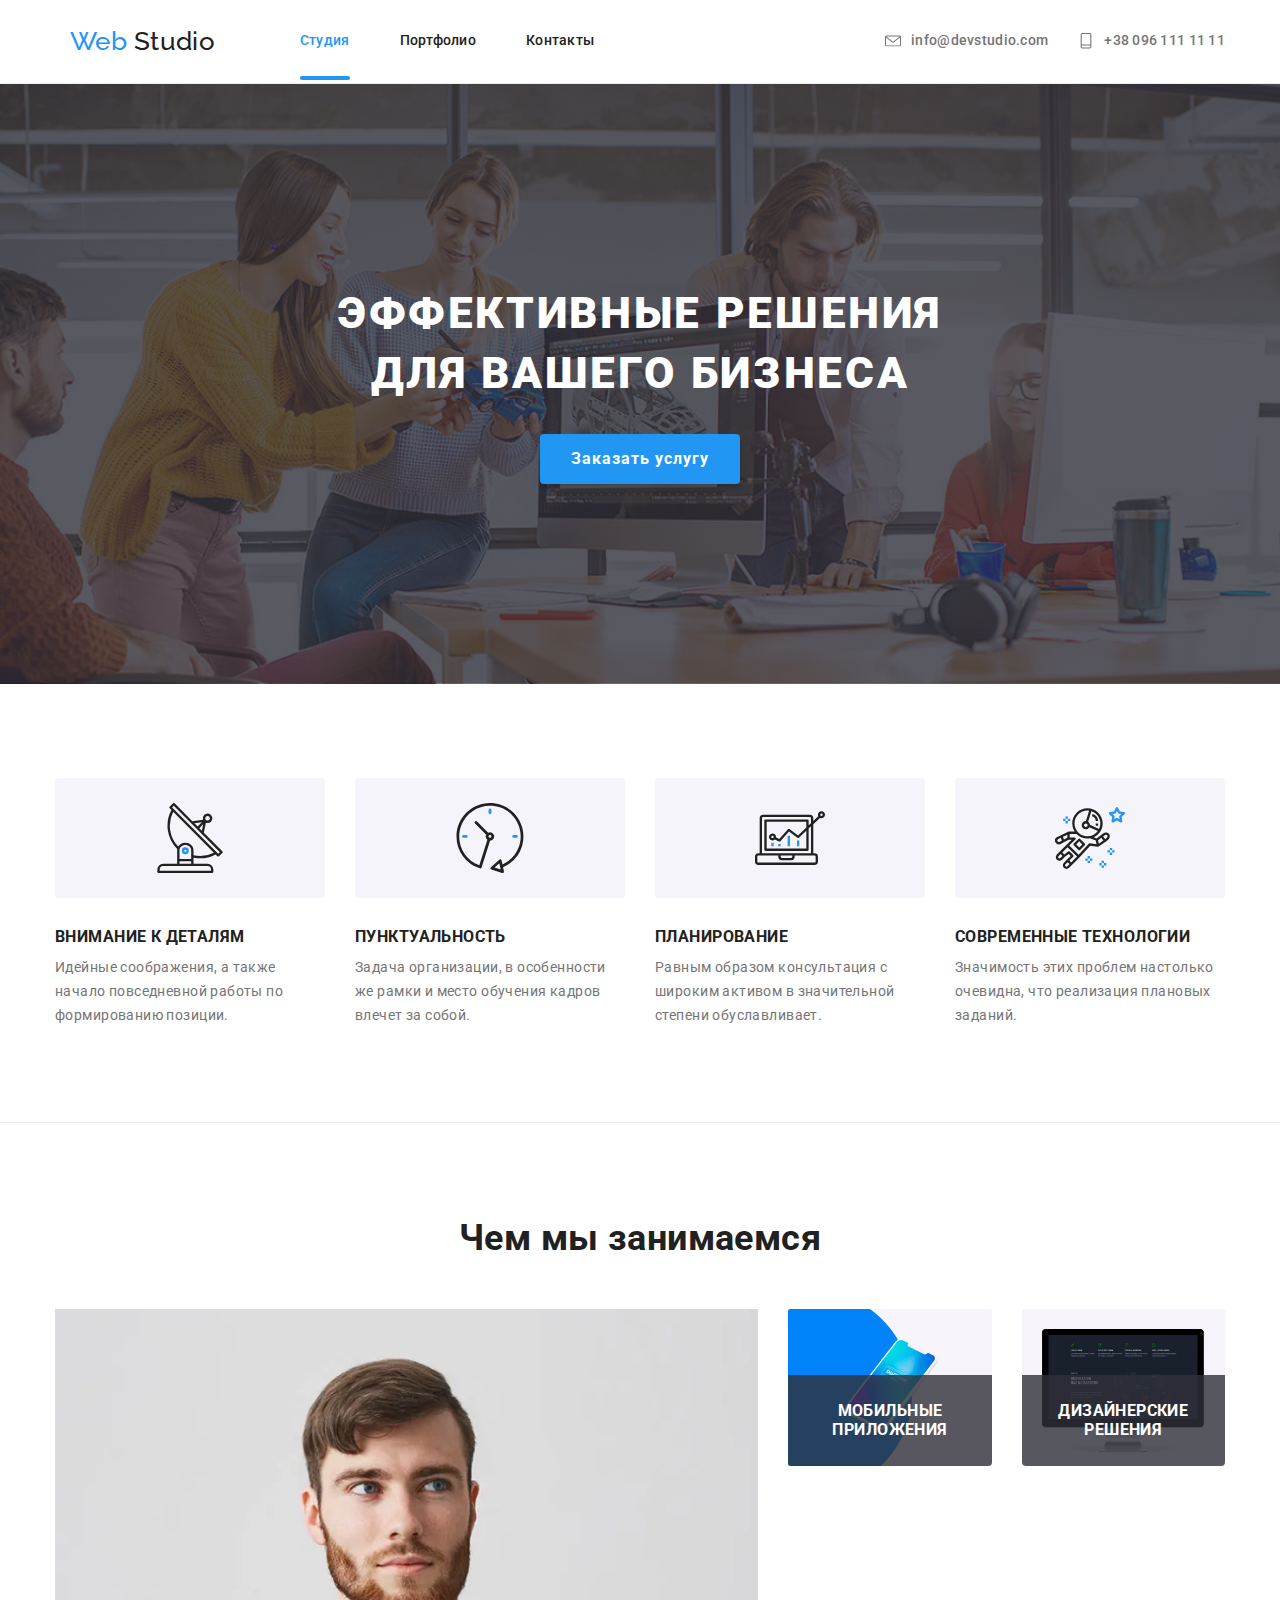
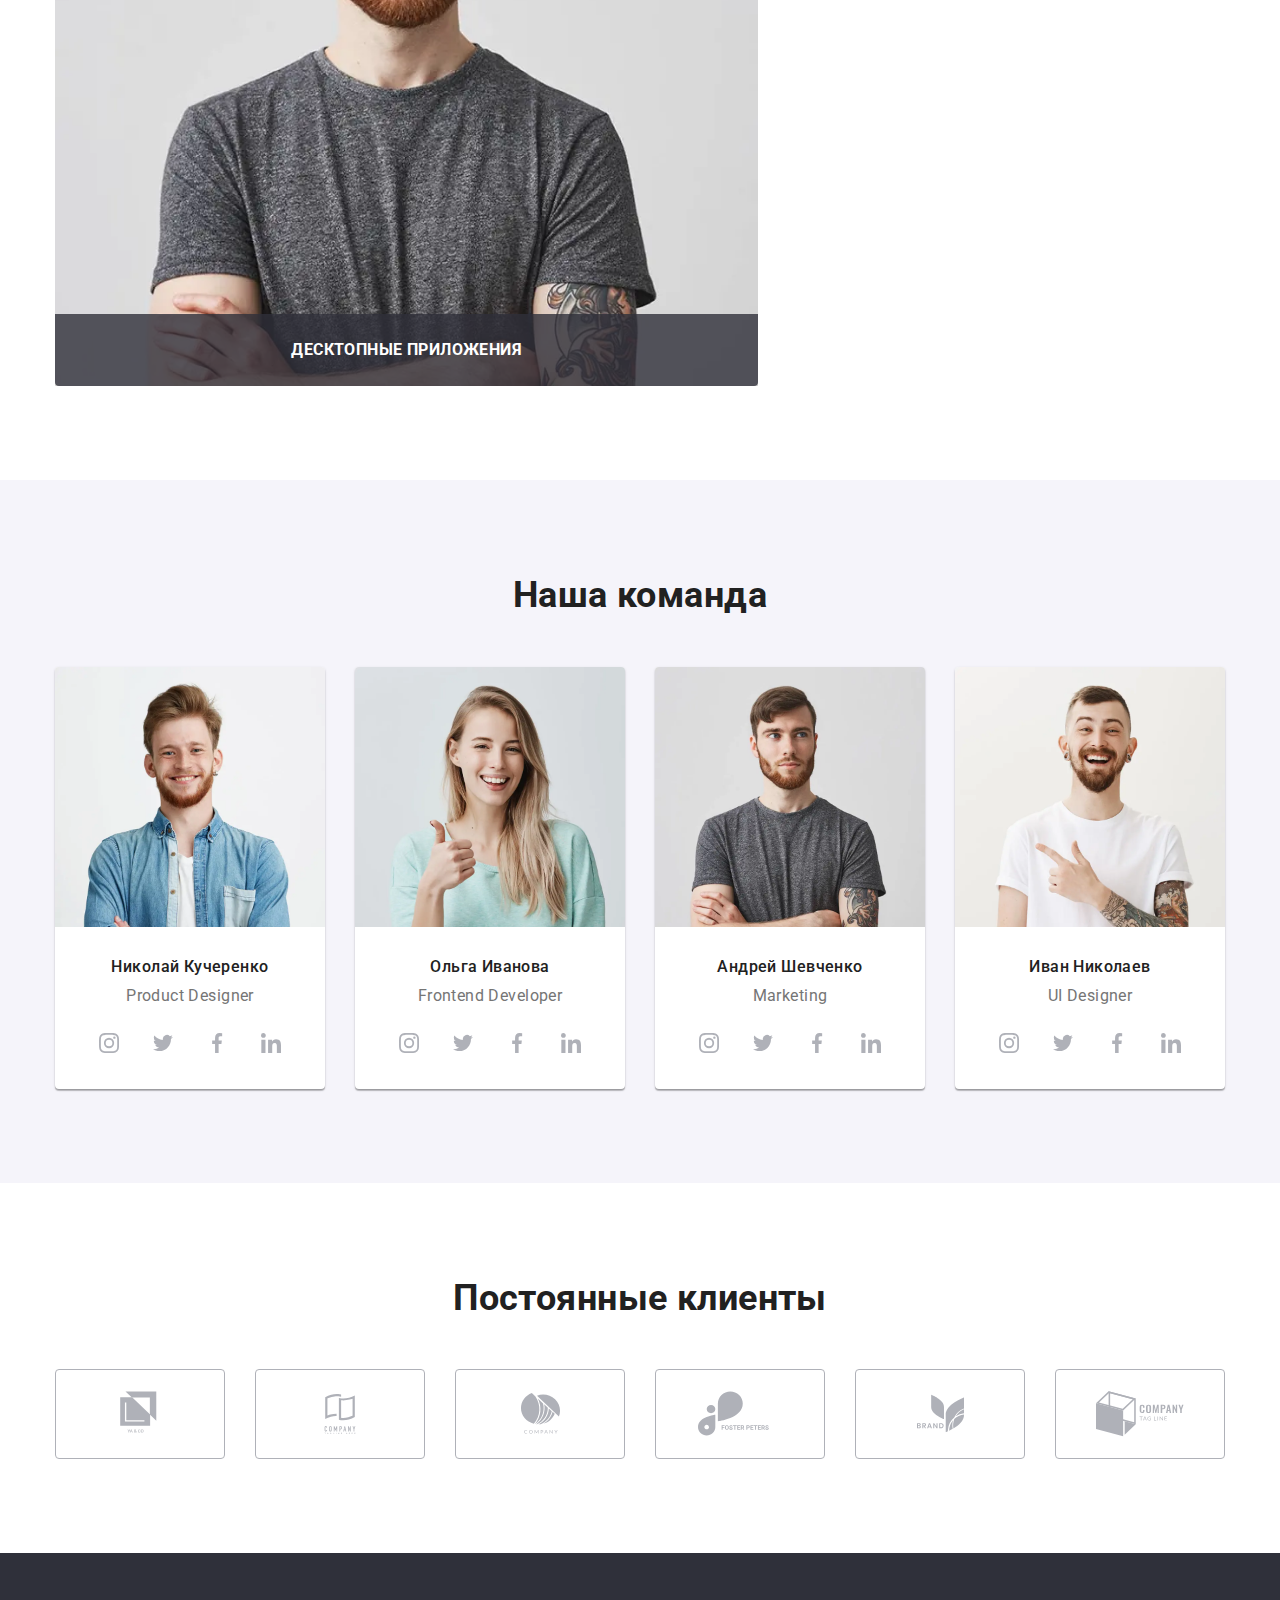
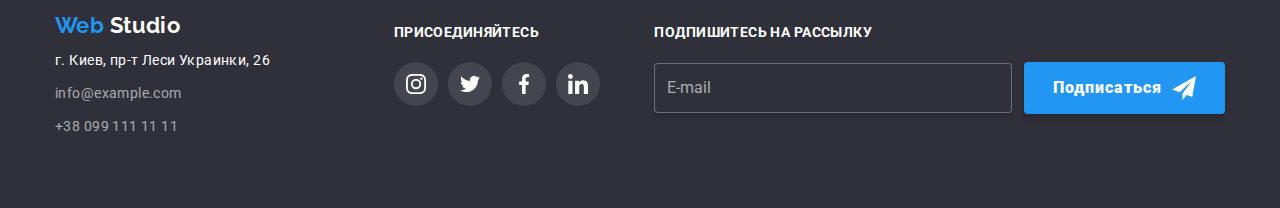
==== index.html @ bf05a3d0 "fix" ====
<!DOCTYPE html>
<html lang="ru">
  <head>
    <meta charset="UTF-8" />
    <meta name="viewport" content="width=device-width, initial-scale=1.0" />
    <title>Web Studio</title>
    <link
      href="https://fonts.googleapis.com/css2?family=Raleway:wght@700&family=Roboto:wght@400;500;700;900&display=swap"
      rel="stylesheet"
    />
    <link rel="stylesheet" href="./css/main.min.css" />
  </head>
  <body>
    <!-- Шапка сайта -->
    <header>
      <nav class="container main-nav">
        <a class="title-nav" href="./index.html"> <span>Web</span> Studio </a>
        <button
            type="button"
            class="menu-button"
            aria-expanded="false"
            aria-controls="menu-container"
            data-menu-button
          >
            <svg
              width="40"
              height="40"
              aria-label="Переключатель мобильного меню"
            >
              <use class="icon-cross" href="./images/sprite.svg#close40px"></use>
              <use class="icon-menu" href="./images/sprite.svg#menu40px"></use>
            </svg>
          </button>
          <div class="menu-container" id="menu-container" data-menu>
            <ul class="site-nav list">
              <li class="item">
                <a class="current" href="./index.html">Студия</a>
              </li>
              <li class="item"><a href="./portfolio.html">Портфолио</a></li>
              <li class="item"><a href="">Контакты</a></li>
            </ul>
    
            <ul class="adres-nav list">
              <li class="item">
                <a class="img-adres-nav" href="mailto:info@devstudio.com">
                  <svg class="icon-adres-nav" width="16" height="16" >
                    <use xlink:href="./images/sprite.svg#envelope" />
                  </svg>
                  info@devstudio.com
                </a>
              </li>
              <li class="item">
                <a class="img-adres-nav" href="tel:+380961111111">
                  <svg class="icon-adres-nav" width="16" height="16" >
                    <use xlink:href="./images/sprite.svg#phone" />
                  </svg>
                  +38 096 111 11 11
                </a>
              </li>
            </ul>
          </div>
      </nav>
    </header>
    <main>
      <!-- Герой -->
      <section class="hero">
        <h1>
          эффективные решения <br />
          для вашего бизнеса
        </h1>
        <button class="btn" data-open-modal>Заказать услугу</button>
       <!-- Модалка -->
        <div class="backdrop is-hidden" data-modal>
          <div class="modal">
            <b>Оставьте свои данные, мы вам перезвоним</b>
            <form class="form js-speaker-form">
              <div class="form-field">
                <div class="img-modal">
                  <svg class="icon-modal" width="18" height="18" >
                    <use xlink:href="./images/sprite.svg#person-black" />
                  </svg>
                </div>
                <input
                type="text"
                name="name"
                id="name"
                placeholder=" "
                autofocus
              />
              <label for="name" class="form-label">Имя</label>
              </div>
              <div class="form-field">
                <div class="img-modal">
                  <svg class="icon-modal" width="18" height="18" >
                    <use xlink:href="./images/sprite.svg#phone-black" />
                  </svg>
                </div>
                <input
                type="tel"
                name="tel"
                id="tel"
                placeholder=" "
              />
              <label for="tel" class="form-label">Телефон</label>
              </div>
              <div class="form-field">
                <div class="img-modal">
                  <svg class="icon-modal" width="18" height="18" >
                    <use xlink:href="./images/sprite.svg#email-black" />
                  </svg>
                </div>
                <input 
                type="email" 
                name="mail" 
                id="mail" 
                placeholder=" " 
                />
                <label for="mail" class="form-label">Почта</label>
              </div>
              <div class="form-field">
                <textarea
                  class="comment"
                  name="comment"
                  id="comment"
                  rows="8"
                  placeholder=" "
              ></textarea>
              <label for="comment" class="form-label-textarea">Комментарий</label>
              </div>
               <label class="policy">
                  <input class="checkbox" type="checkbox" name="policy" />
                  <span class="img-check"></span>
                  <span>Соглашаюсь с рассылкой и принимаю</span>  
                  <a href="">Условия договора</a>
                </label>
              <button class="btn" type="submit">Отправить</button>
            <button type="submit" class="modal-close" data-close-modal>
              <svg class="close-back" width="18" height="18" >
                <use xlink:href="./images/sprite.svg#close-back" />
              </svg>
            </button>
          </form>
          </div>
        </div>
      </section>
      <!-- Функции -->
      <section class="function-main">
        <!-- <h2></h2> -->
        <ul class="function list container">
          <li class="item">
            <div class="img-function" >
              <svg class="icon-function" width="70" height="70">
                <use xlink:href="./images/sprite.svg#antenna" />
              </svg>
            </div>
            <h3>Внимание к деталям</h3>
            <p>
              Идейные соображения, а также начало повседневной работы по
              формированию позиции.
            </p>
          </li>
          <li class="item">
            <div class="img-function">
              <svg class="icon-function" width="70" height="70">
                <use xlink:href="./images/sprite.svg#clock" />
              </svg>
            </div>
            <h3>Пунктуальность</h3>
            <p>
              Задача организации, в особенности же рамки и место обучения кадров
              влечет за собой.
            </p>  
          </li>
          <li class="item">
            <div class="img-function">
              <svg class="icon-function" width="70" height="70">
                <use xlink:href="./images/sprite.svg#diagram" />
              </svg>
            </div>
            <h3>Планирование</h3>
            <p>
              Равным образом консультация с широким активом в значительной
              степени обуславливает.
            </p>
          </li>
          <li class="item">
            <div class="img-function">
              <svg class="icon-function" width="70" height="70">
                <use xlink:href="./images/sprite.svg#astronaut1" />
              </svg>
            </div>
            <h3>Современные технологии</h3>
            <p>
              Значимость этих проблем настолько очевидна, что реализация
              плановых заданий.
            </p>
          </li>
        </ul>
      </section>
      <!-- Предложения -->
      <section class="propose-main">
        <h2>Чем мы занимаемся</h2>
        <ul class="propose list container">
          <li class="item">
            <a href="">
              <picture>
                <source
                  srcset="
                  ./images/studio-img/andr/andr 270w,
                  ./images/studio-img/andr/andrN@2x.webp 540w,
                  ./images/studio-img/andr/andrN@3x.webp 810w"
                  media="(max-width: 1599px)"
                  type="image/webp"
                />
                <img
                  src="./images/studio-img/andr/andrN.jpg"
                  alt="Фото Ольга"
                />
              <!-- <img
                src="./images/studio-img/komp.jpg"
                alt="Ноутбук"
                width="370"
                height="294"
              /> -->
              <h3>Десктопные приложения</h3>
            </a>
          </li>
          <li class="item">
            <a href="">
              <img
                src="./images/studio-img/mobila.jpg"
                alt="Смартфон"
                width="370"
                height="294"
              />
              <h3>Мобильные приложения</h3>
            </a>
          </li>
          <li class="item">
            <a href="">
              <img
                src="./images/studio-img/monik.jpg"
                alt="Монитор"
                width="370"
                height="294"
              />
              <h3>Дизайнерские решения</h3>
            </a>
          </li>
        </ul>
      </section>
      <!-- Команда -->
      <section class="team">
        <h2>Наша команда</h2>
        <ul class="us list container">
          <li class="item">
            <picture>
              <source
                srcset="
                ./images/studio-img/nik/nik.webp 450w,
                ./images/studio-img/nik/nik@2x.webp 900w,
                ./images/studio-img/nik/nik@3x.webp 1350w"
                media="(max-width: 479px)"
                type="image/webp"
              />
              <source
                srcset="
                ./images/studio-img/nik/nikT.webp 354w,
                ./images/studio-img/nik/nikT@2x.webp 708w,
                ./images/studio-img/nik/nikT@3x.webp 1062w"
                media="(max-width: 767px)"
                type="image/webp"
              />
              <source
                srcset="
                ./images/studio-img/nik/nikN.webp 270w,
                ./images/studio-img/nik/nikN@2x.webp 540w,
                ./images/studio-img/nik/nikN@3x.webp 810w"
                media="(max-width: 1599px)"
                type="image/webp"
              />
              <img
                src="./images/studio-img/nik/nikN.jpg"
                alt="Фото Николай"
              />
            </picture>
            <h3>Николай Кучеренко</h3>
            <p>Product Designer</p>
            <ul class="social list">
              <li class="item-link">
                <a class="img-social" href="">
                  <svg class="icon-social">
                    <use xlink:href="./images/sprite.svg#instagram" />
                  </svg>
                </a>
              </li>
              <li class="item-link">
                <a class="img-social" href="">
                  <svg class="icon-social">
                    <use xlink:href="./images/sprite.svg#twitter" />
                  </svg>
                </a>
              </li>
              <li class="item-link">
                <a class="img-social" href="">
                  <svg class="icon-social">
                    <use xlink:href="./images/sprite.svg#facebook" />
                  </svg>
                </a>
              </li>
              <li class="item-link">
                <a class="img-social" href="">
                  <svg class="icon-social">
                    <use xlink:href="./images/sprite.svg#linkedin" />
                  </svg>
                </a>
              </li>
            </ul>
          </li>
          <li class="item">
            <picture>
              <source
                srcset="
                ./images/studio-img/olga/olga.webp 450w,
                ./images/studio-img/olga/olga@2x.webp 900w,
                ./images/studio-img/olga/olga@3x.webp 1350w"
                media="(max-width: 479px)"
                type="image/webp"
              />
              <source
                srcset="
                ./images/studio-img/olga/olgaT.webp 354w,
                ./images/studio-img/olga/olgaT@2x.webp 708w,
                ./images/studio-img/olga/olgaT@3x.webp 1062w"
                media="(max-width: 767px)"
                type="image/webp"
              />
              <source
                srcset="
                ./images/studio-img/olga/olga 270w,
                ./images/studio-img/olga/olgaN@2x.webp 540w,
                ./images/studio-img/olga/olgaN@3x.webp 810w"
                media="(max-width: 1599px)"
                type="image/webp"
              />
              <img
                src="./images/studio-img/olga/olgaN.jpg"
                alt="Фото Ольга"
              />
            </picture>
            <h3>Ольга Иванова</h3>
            <p>Frontend Developer</p>
            <ul class="social list">
              <li class="item-link">
                <a class="img-social" href="">
                  <svg class="icon-social">
                    <use xlink:href="./images/sprite.svg#instagram" />
                  </svg>
                </a>
              </li>
              <li class="item-link">
                <a class="img-social" href="">
                  <svg class="icon-social">
                    <use xlink:href="./images/sprite.svg#twitter" />
                  </svg>
                </a>
              </li>
              <li class="item-link">
                <a class="img-social" href="">
                  <svg class="icon-social">
                    <use xlink:href="./images/sprite.svg#facebook" />
                  </svg>
                </a>
              </li>
              <li class="item-link">
                <a class="img-social" href="">
                  <svg class="icon-social">
                    <use xlink:href="./images/sprite.svg#linkedin" />
                  </svg>
                </a>
              </li>
            </ul>
          </li>
          <li class="item">
            <picture>
              <source
                srcset="
                ./images/studio-img/andr/andr.webp 450w,
                ./images/studio-img/andr/andr@2x.webp 900w,
                ./images/studio-img/andr/andr@3x.webp 1350w"
                media="(max-width: 479px)"
                type="image/webp"
              />
              <source
                srcset="
                ./images/studio-img/andr/andrT.webp 354w,
                ./images/studio-img/andr/andrT@2x.webp 708w,
                ./images/studio-img/andr/andrT@3x.webp 1062w"
                media="(max-width: 767px)"
                type="image/webp"
              />
              <source
                srcset="
                ./images/studio-img/andr/andr 270w,
                ./images/studio-img/andr/andrN@2x.webp 540w,
                ./images/studio-img/andr/andrN@3x.webp 810w"
                media="(max-width: 1599px)"
                type="image/webp"
              />
              <img
                src="./images/studio-img/andr/andrN.jpg"
                alt="Фото Ольга"
              />
            <h3>Андрей Шевченко</h3>
            <p>Marketing</p>
            <ul class="social list">
              <li class="item-link">
                <a class="img-social" href="">
                  <svg class="icon-social">
                    <use xlink:href="./images/sprite.svg#instagram" />
                  </svg>
                </a>
              </li>
              <li class="item-link">
                <a class="img-social" href="">
                  <svg class="icon-social">
                    <use xlink:href="./images/sprite.svg#twitter" />
                  </svg>
                </a>
              </li>
              <li class="item-link">
                <a class="img-social" href="">
                  <svg class="icon-social">
                    <use xlink:href="./images/sprite.svg#facebook" />
                  </svg>
                </a>
              </li>
              <li class="item-link">
                <a class="img-social" href="">
                  <svg class="icon-social">
                    <use xlink:href="./images/sprite.svg#linkedin" />
                  </svg>
                </a>
              </li>
            </ul>
          </li>
          <li class="item">
            <picture>
              <source
                srcset="
                ./images/studio-img/john/john.webp 450w,
                ./images/studio-img/john/john@2x.webp 900w,
                ./images/studio-img/john/john@3x.webp 1350w"
                media="(max-width: 479px)"
                type="image/webp"
              />
              <source
                srcset="
                ./images/studio-img/john/johnT.webp 354w,
                ./images/studio-img/john/johnT@2x.webp 708w,
                ./images/studio-img/john/johnT@3x.webp 1062w"
                media="(max-width: 767px)"
                type="image/webp"
              />
              <source
                srcset="
                ./images/studio-img/john/john 270w,
                ./images/studio-img/john/johnN@2x.webp 540w,
                ./images/studio-img/john/johnN@3x.webp 810w"
                media="(max-width: 1599px)"
                type="image/webp"
              />
              <img
                src="./images/studio-img/john/johnN.jpg"
                alt="Фото Иван"
              />
            </picture>
            <h3>Иван Николаев</h3>
            <p>UI Designer</p>
            <ul class="social list">
              <li class="item-link">
                <a class="img-social" href="">
                  <svg class="icon-social">
                    <use xlink:href="./images/sprite.svg#instagram" />
                  </svg>
                </a>
              </li>
              <li class="item-link">
                <a class="img-social" href="">
                  <svg class="icon-social">
                    <use xlink:href="./images/sprite.svg#twitter" />
                  </svg>
                </a>
              </li>
              <li class="item-link">
                <a class="img-social" href="">
                  <svg class="icon-social">
                    <use xlink:href="./images/sprite.svg#facebook" />
                  </svg>
                </a>
              </li>
              <li class="item-link">
                <a class="img-social" href="">
                  <svg class="icon-social">
                    <use xlink:href="./images/sprite.svg#linkedin" />
                  </svg>
                </a>
              </li>
            </ul>
          </li>
        </ul>
      </section>
      <!-- Клиенты -->
      <section class="company">
        <h2>Постоянные клиенты</h2>
        <ul class="client list container">
          <li class="item">
            <a class="img-client" href="">
              <svg class="icon-client" width="44" height="49">
                <use href="./images/sprite.svg#company1"></use>
              </svg>
            </a>
          </li>
          <li class="item">
            <a class="img-client" href="">
              <svg class="icon-company" width="40" height="52">
                <use href="./images/sprite.svg#company2"></use>
              </svg>
            </a>
          </li>
          <li class="item">
            <a class="img-client" href="">
              <svg class="icon-company" width="41" height="47">
                <use href="./images/sprite.svg#company3"></use>
              </svg> 
            </a>
          </li>
          <li class="item">
            <a class="img-client" href="">
              <svg class="icon-company" width="183" height="84">
                <use href="./images/sprite.svg#company4"></use>
              </svg>
            </a>
          </li>
          <li class="item">
            <a class="img-client" href="">
              <svg class="icon-company" width="59" height="47">
                <use href="./images/sprite.svg#company5"></use>
              </svg>
            </a>
          </li>
          <li class="item">
            <a class="img-client" href="">
              <svg class="icon-company" width="178" height="88">
                <use href="./images/sprite.svg#company6"></use>
              </svg>
            </a>
          </li>
        </ul>
      </section>
    </main>
    <!-- Футер -->
    <footer>
      <div class="logo-adress-main container">
        <!-- Адрес -->
        <div class="logo-adress">
          <a class="title-footer" href="./index.html">
            <span class="web">Web</span> Studio
          </a>
          <address>
            <span class="city"> г. Киев, пр-т Леси Украинки, 26 </span> <br />
            <a class="mail" href="mailto:info@example.com">info@example.com</a>
            <br />
            <a href="tel:+380991111111">+38 099 111 11 11</a>
          </address>
        </div>
        <!-- Присоединяйтесь -->
        <div class="connect">
          <b>Присоединяйтесь</b>
          <ul class="join list">
            <li class="item-link">
              <a class="img-join" href="">
                <svg class="icon-join">
                  <use xlink:href="./images/sprite.svg#instagram2" />
                </svg>
              </a>
            </li>
            <li class="item-link">
              <a class="img-join" href="">
                <svg class="icon-join">
                  <use xlink:href="./images/sprite.svg#twitter2" />
                </svg>
              </a>
            </li>
            <li class="item-link">
              <a class="img-join" href="">
                <svg class="icon-join">
                  <use xlink:href="./images/sprite.svg#facebook2" />
                </svg>
              </a>
            </li>
            <li class="item-link">
              <a class="img-join" href="">
                <svg class="icon-join">
                  <use xlink:href="./images/sprite.svg#linkedin2" />
                </svg>
              </a>
            </li>
          </ul>
        </div>
        <!-- Подписаться -->
        <div class="subscribe">
          <b>Подпишитесь на рассылку</b>
          <div class="sub-input">
            <form>
              <input type="email" placeholder="E-mail" />
            </form>
            <button class="button" type="submit">
              Подписаться
              <svg class="icon-send" width="24" height="24"> 
                <use xlink:href="./images/sprite.svg#iconsend" />
              </svg>
            </button>
          </div>
        </div>
      </div>
    </footer>
    <script src="./js/modal.js"></script>
    <script src="./js/form.js"></script>
    <script src="./js/menu.js"></script>
  </body>
</html>
---- css/main.min.css ----
/*! modern-normalize v0.6.0 | MIT License | https://github.com/sindresorhus/modern-normalize */*,*::before,*::after{-webkit-box-sizing:border-box;box-sizing:border-box}:root{-moz-tab-size:4;-o-tab-size:4;tab-size:4}html{line-height:1.15;-webkit-text-size-adjust:100%}body{margin:0}body{font-family:system-ui,-apple-system,"Segoe UI",Roboto,Helvetica,Arial,sans-serif,"Apple Color Emoji","Segoe UI Emoji"}hr{height:0}abbr[title]{-webkit-text-decoration:underline dotted;text-decoration:underline dotted}b,strong{font-weight:bolder}code,kbd,samp,pre{font-family:SFMono-Regular, Consolas, "Liberation Mono", Menlo, monospace;font-size:1em}small{font-size:80%}sub,sup{font-size:75%;line-height:0;position:relative;vertical-align:baseline}sub{bottom:-0.25em}sup{top:-0.5em}button,input,optgroup,select,textarea{font-family:inherit;font-size:100%;line-height:1.15;margin:0}button,select{text-transform:none}button,[type="button"],[type="reset"],[type="submit"]{-webkit-appearance:button}button::-moz-focus-inner,[type="button"]::-moz-focus-inner,[type="reset"]::-moz-focus-inner,[type="submit"]::-moz-focus-inner{border-style:none;padding:0}button:-moz-focusring,[type="button"]:-moz-focusring,[type="reset"]:-moz-focusring,[type="submit"]:-moz-focusring{outline:1px dotted ButtonText}fieldset{padding:0.35em 0.75em 0.625em}legend{padding:0}progress{vertical-align:baseline}[type="number"]::-webkit-inner-spin-button,[type="number"]::-webkit-outer-spin-button{height:auto}[type="search"]{-webkit-appearance:textfield;outline-offset:-2px}[type="search"]::-webkit-search-decoration{-webkit-appearance:none}::-webkit-file-upload-button{-webkit-appearance:button;font:inherit}summary{display:list-item}html{-webkit-box-sizing:border-box;box-sizing:border-box}*,*::before,*::after{-webkit-box-sizing:inherit;box-sizing:inherit}:root{--svg4: #afb1b8;--color3: currentColor;--color4: currentColor}body{color:#757575;background-color:#fff;font-family:'Roboto', sans-serif;font-weight:normal;font-size:14px;line-height:1.14;letter-spacing:0.03em}body.open-modal{overflow:hidden}a{text-decoration:none}.list{padding:0;margin:0;list-style:none}img{display:block;max-width:100%;height:auto}.current{color:#2196f3}.current::after{content:"";position:absolute;bottom:-8px;left:0;width:100%;height:4px;border-radius:2px;background-color:#2196f3}@media screen and (min-width: 768px){.current::after{bottom:-32px}}.container{margin-left:auto;margin-right:auto;padding-left:15px;padding-right:15px}@media screen and (min-width: 480px){.container{width:480px}}@media screen and (min-width: 768px){.container{width:768px}}@media screen and (min-width: 1200px){.container{width:1200px}}header{background-color:#fff;font-weight:500;letter-spacing:0.02em;border-bottom:1px solid #ececec}.site-nav .item{text-align:center;padding-top:40px;padding-bottom:40px;font-size:18px;line-height:1.17}@media screen and (min-width: 768px){.site-nav{display:-webkit-box;display:-ms-flexbox;display:flex}.site-nav .item{font-size:14px;line-height:1.14;text-align:unset;padding-top:32px;padding-bottom:32px}.site-nav .item+.item{margin-left:50px}}.site-nav a{position:relative}.site-nav a:hover,.site-nav a:focus{color:#2196f3}.adres-nav{text-align:center;padding-bottom:60px;font-size:18px;line-height:1.17}.adres-nav .item+.item{display:inline-block;margin-top:16px}@media screen and (min-width: 768px){.adres-nav{font-size:14px;line-height:1.14;padding-bottom:0;text-align:unset;margin-left:auto}.adres-nav .item+.item{margin-top:10px}}@media screen and (min-width: 1200px){.adres-nav{display:-webkit-box;display:-ms-flexbox;display:flex;margin-left:auto}.adres-nav .item{-webkit-box-align:center;-ms-flex-align:center;align-items:center}.adres-nav .item+.item{margin-top:0;margin-left:30px}}.adres-nav a{color:#757575}.adres-nav a:hover,.adres-nav a:focus{color:#2196f3}@media screen and (min-width: 1200px){.img-adres-nav{display:-webkit-box;display:-ms-flexbox;display:flex;-webkit-box-pack:center;-ms-flex-pack:center;justify-content:center;-webkit-box-align:center;-ms-flex-align:center;align-items:center}}.icon-adres-nav{margin-right:10px}.title-nav{margin-top:16px;margin-bottom:16px;margin-left:15px;font-family:Raleway;font-size:24px;line-height:1.17}@media screen and (min-width: 768px){.title-nav{margin-top:26px;margin-bottom:26px;margin-right:81px}}@media screen and (min-width: 1200px){.title-nav{font-size:26px;line-height:1.19;margin-right:85px}}.main-nav{display:-webkit-box;display:-ms-flexbox;display:flex;-webkit-box-pack:justify;-ms-flex-pack:justify;justify-content:space-between;position:relative}nav a{color:#212121;-webkit-transition:color 250ms cubic-bezier(0.4, 0, 0.2, 1);transition:color 250ms cubic-bezier(0.4, 0, 0.2, 1)}nav span{color:#2196f3}.menu-button{display:-webkit-inline-box;display:-ms-inline-flexbox;display:inline-flex;margin:10px 15px;padding:0;border:none;background-color:#fff;-webkit-transition:fill 250ms cubic-bezier(0.4, 0, 0.2, 1);transition:fill 250ms cubic-bezier(0.4, 0, 0.2, 1)}.menu-button:hover,.menu-button:focus{fill:#2196f3}@media screen and (min-width: 768px){.menu-button{display:none}}.menu-button .icon-cross{display:none}.menu-button.is-open .icon-cross{display:block}.menu-button.is-open .icon-menu{display:none}.menu-button.is-open .icon-menu:hover,.menu-button.is-open .icon-menu:focus{fill:#2196f3}.menu-container{background-color:#fff;-webkit-box-flex:1;-ms-flex-positive:1;flex-grow:1}@media screen and (max-width: 767px){.menu-container{border-top:1px solid #ECECEC;-webkit-box-shadow:0px 1px 3px rgba(0,0,0,0.16),0px 2px 4px rgba(0,0,0,0.08),0px 4px 8px rgba(0,0,0,0.04);box-shadow:0px 1px 3px rgba(0,0,0,0.16),0px 2px 4px rgba(0,0,0,0.08),0px 4px 8px rgba(0,0,0,0.04);display:none;position:absolute;width:100%;top:100%;left:0;z-index:4}.menu-container.is-open{display:block}}@media screen and (min-width: 768px){.menu-container{display:-webkit-box;display:-ms-flexbox;display:flex;-webkit-box-align:center;-ms-flex-align:center;align-items:center}}.hero{-webkit-box-align:center;-ms-flex-align:center;align-items:center;text-align:center;background-color:#757575;background-image:-webkit-gradient(linear, left top, right top, from(rgba(47,48,58,0.8)), to(rgba(47,48,58,0.8))),url(../images/studio-img/headerimg/header480.jpg);background-image:linear-gradient(to right, rgba(47,48,58,0.8), rgba(47,48,58,0.8)),url(../images/studio-img/headerimg/header480.jpg);background-repeat:no-repeat;background-position:center;background-size:cover;padding-top:118px;padding-bottom:118px;margin-left:auto;margin-right:auto;max-width:480px}@media screen and (min-device-pixel-ratio: 2), screen and (-webkit-min-device-pixel-ratio: 2), screen and (min-resolution: 192dpi), screen and (min-resolution: 2dppx){.hero{background-image:-webkit-gradient(linear, left top, right top, from(rgba(47,48,58,0.8)), to(rgba(47,48,58,0.8))),url(../images/studio-img/headerimg/header@2x960.jpg);background-image:linear-gradient(to right, rgba(47,48,58,0.8), rgba(47,48,58,0.8)),url(../images/studio-img/headerimg/header@2x960.jpg)}}@media screen and (min-device-pixel-ratio: 3), screen and (-webkit-min-device-pixel-ratio: 3), screen and (min-resolution: 288dpi), screen and (min-resolution: 3dppx){.hero{background-image:-webkit-gradient(linear, left top, right top, from(rgba(47,48,58,0.8)), to(rgba(47,48,58,0.8))),url(../images/studio-img/headerimg/header@3x1440.jpg);background-image:linear-gradient(to right, rgba(47,48,58,0.8), rgba(47,48,58,0.8)),url(../images/studio-img/headerimg/header@3x1440.jpg)}}@media screen and (min-width: 768px){.hero{background-image:-webkit-gradient(linear, left top, right top, from(rgba(47,48,58,0.8)), to(rgba(47,48,58,0.8))),url(../images/studio-img/headerimg/headerT.jpg);background-image:linear-gradient(to right, rgba(47,48,58,0.8), rgba(47,48,58,0.8)),url(../images/studio-img/headerimg/headerT.jpg);max-width:768px}}@media screen and (min-width: 768px) and (min-device-pixel-ratio: 2), screen and (min-width: 768px) and (-webkit-min-device-pixel-ratio: 2), screen and (min-width: 768px) and (min-resolution: 192dpi), screen and (min-width: 768px) and (min-resolution: 2dppx){.hero{background-image:-webkit-gradient(linear, left top, right top, from(rgba(47,48,58,0.8)), to(rgba(47,48,58,0.8))),url(../images/studio-img/headerimg/headerT@2x.jpg);background-image:linear-gradient(to right, rgba(47,48,58,0.8), rgba(47,48,58,0.8)),url(../images/studio-img/headerimg/headerT@2x.jpg)}}@media screen and (min-width: 768px) and (min-device-pixel-ratio: 3), screen and (min-width: 768px) and (-webkit-min-device-pixel-ratio: 3), screen and (min-width: 768px) and (min-resolution: 288dpi), screen and (min-width: 768px) and (min-resolution: 3dppx){.hero{background-image:-webkit-gradient(linear, left top, right top, from(rgba(47,48,58,0.8)), to(rgba(47,48,58,0.8))),url(../images/studio-img/headerimg/headerT@3x.jpg);background-image:linear-gradient(to right, rgba(47,48,58,0.8), rgba(47,48,58,0.8)),url(../images/studio-img/headerimg/headerT@3x.jpg)}}@media screen and (min-width: 1200px){.hero{padding-top:200px;padding-bottom:200px;background-image:-webkit-gradient(linear, left top, right top, from(rgba(47,48,58,0.8)), to(rgba(47,48,58,0.8))),url(../images/studio-img/headerimg/headerN.jpg);background-image:linear-gradient(to right, rgba(47,48,58,0.8), rgba(47,48,58,0.8)),url(../images/studio-img/headerimg/headerN.jpg);max-width:1600px}}@media screen and (min-width: 1200px) and (min-device-pixel-ratio: 2), screen and (min-width: 1200px) and (-webkit-min-device-pixel-ratio: 2), screen and (min-width: 1200px) and (min-resolution: 192dpi), screen and (min-width: 1200px) and (min-resolution: 2dppx){.hero{background-image:-webkit-gradient(linear, left top, right top, from(rgba(47,48,58,0.8)), to(rgba(47,48,58,0.8))),url(../images/studio-img/headerimg/headerN@2x.jpg);background-image:linear-gradient(to right, rgba(47,48,58,0.8), rgba(47,48,58,0.8)),url(../images/studio-img/headerimg/headerN@2x.jpg)}}@media screen and (min-width: 1200px) and (min-device-pixel-ratio: 3), screen and (min-width: 1200px) and (-webkit-min-device-pixel-ratio: 3), screen and (min-width: 1200px) and (min-resolution: 288dpi), screen and (min-width: 1200px) and (min-resolution: 3dppx){.hero{background-image:-webkit-gradient(linear, left top, right top, from(rgba(47,48,58,0.8)), to(rgba(47,48,58,0.8))),url(../images/studio-img/headerimg/headerN@3x.jpg);background-image:linear-gradient(to right, rgba(47,48,58,0.8), rgba(47,48,58,0.8)),url(../images/studio-img/headerimg/headerN@3x.jpg)}}.hero h1{color:#fff;text-align:center;letter-spacing:0.06em;text-transform:uppercase;margin-top:0;margin-bottom:30px;font-weight:900;font-size:26px;line-height:1.61}@media screen and (min-width: 768px){.hero h1{font-size:26px;line-height:1.61}}@media screen and (min-width: 1200px){.hero h1{font-size:44px;line-height:1.36}}.btn{display:inline-block;min-width:200px;height:50px;color:#fff;background-color:#2196f3;font-weight:bold;font-size:16px;line-height:1.87;letter-spacing:0.06em;-webkit-box-shadow:0px 4px 4px rgba(0,0,0,0.15);box-shadow:0px 4px 4px rgba(0,0,0,0.15);border-radius:4px;border:0}.button{display:inline-block;padding:10px 28px;border:1px solid transparent;border-radius:4px;-webkit-box-shadow:0px 4px 4px rgba(0,0,0,0.15);box-shadow:0px 4px 4px rgba(0,0,0,0.15);min-width:200px;text-align:center;color:#fff;background-color:#2196f3;font-weight:900;font-size:16px;line-height:1.87;display:-webkit-box;display:-ms-flexbox;display:flex;-webkit-box-align:center;-ms-flex-align:center;align-items:center;text-align:center;letter-spacing:0.06em;margin:0 auto}@media screen and (min-width: 1200px){.button{margin-left:12px}}.icon-send{width:24px;height:30px;display:-webkit-box;display:-ms-flexbox;display:flex;-webkit-box-align:center;-ms-flex-align:center;align-items:center;margin-left:10px}.function{padding-top:60px;padding-bottom:60px}.function .item+.item{margin-top:30px}@media screen and (min-width: 768px){.function{display:-webkit-box;display:-ms-flexbox;display:flex;-ms-flex-wrap:wrap;flex-wrap:wrap}.function .item{width:354px}.function .item+.item{margin-top:0;margin-left:30px}.function .item:nth-child(2n+1){margin-left:0}.function .item:nth-child(n+3){margin-top:30px}}@media screen and (min-width: 1200px){.function{-webkit-box-align:center;-ms-flex-align:center;align-items:center;padding-top:94px;padding-bottom:94px}.function .item{width:270px}.function .item+.item{margin-left:30px}.function .item:nth-child(n+3){margin-top:0}}.function h3{margin:0 0 10px;color:#212121;font-weight:bold;text-transform:uppercase}@media screen and (max-width: 767px){.function h3{text-align:center}}.function p{margin:0;color:#757575;line-height:1.71}.img-function{margin-bottom:30px;margin-top:0;background-color:#f5f4fa;border-radius:4px;display:-webkit-box;display:-ms-flexbox;display:flex;-webkit-box-align:center;-ms-flex-align:center;align-items:center;-webkit-box-pack:center;-ms-flex-pack:center;justify-content:center;height:120px}.function-main{border-bottom:1px solid #ececec}.backdrop{position:fixed;z-index:2;top:0;left:0;width:100%;height:100%;background-color:rgba(0,0,0,0.2);opacity:1;-webkit-transition:opacity 250ms cubic-bezier(0.4, 0, 0.2, 1);transition:opacity 250ms cubic-bezier(0.4, 0, 0.2, 1)}.backdrop.is-hidden{opacity:0;pointer-events:none}.backdrop.is-hidden .modal{-webkit-transform:translate(-50%, -50%) scale(1.1);transform:translate(-50%, -50%) scale(1.1)}.modal{position:relative;padding:40px;-webkit-box-shadow:0px 2px 1px rgba(0,0,0,0.2),0px 1px 1px rgba(0,0,0,0.14),0px 1px 3px rgba(0,0,0,0.12);box-shadow:0px 2px 1px rgba(0,0,0,0.2),0px 1px 1px rgba(0,0,0,0.14),0px 1px 3px rgba(0,0,0,0.12);border-radius:4px;background-color:#fff;-webkit-transition:-webkit-transform 250ms cubic-bezier(0.4, 0, 0.2, 1);transition:-webkit-transform 250ms cubic-bezier(0.4, 0, 0.2, 1);transition:transform 250ms cubic-bezier(0.4, 0, 0.2, 1);transition:transform 250ms cubic-bezier(0.4, 0, 0.2, 1), -webkit-transform 250ms cubic-bezier(0.4, 0, 0.2, 1)}@media screen and (min-width: 768px){.modal{position:absolute;top:50%;left:50%;min-width:528px;min-height:581px}}@media screen and (max-width: 767px){.modal{margin:94px 15px}}@media screen and (min-width: 768px){.modal{-webkit-transform:translate(-50%, -50%) scale(1);transform:translate(-50%, -50%) scale(1)}}.modal-close{display:-webkit-box;display:-ms-flexbox;display:flex;-webkit-box-align:center;-ms-flex-align:center;align-items:center;-webkit-box-pack:center;-ms-flex-pack:center;justify-content:center;position:absolute;right:8px;top:8px;z-index:3;width:30px;height:30px;background-color:#fff;border-radius:50%;border:1px solid rgba(0,0,0,0.1);-webkit-box-sizing:border-box;box-sizing:border-box;-webkit-transition:fill 250ms cubic-bezier(0.4, 0, 0.2, 1);transition:fill 250ms cubic-bezier(0.4, 0, 0.2, 1)}.modal-close:hover,.modal-close:focus{fill:#2196f3}.modal b{display:inline-block;color:#212121;font-size:20px;line-height:1.15;letter-spacing:0.03em;padding-bottom:30px}.form-field{position:relative}.form-field input{width:100%;height:40px;padding-left:42px;margin-bottom:28px;color:#212121;border:1px solid rgba(33,33,33,0.2);-webkit-box-sizing:border-box;box-sizing:border-box;border-radius:4px}.form-label{left:42px}.form-label-textarea{left:16px}.form-label,.form-label-textarea{position:absolute;top:20px;-webkit-transform:translateY(-50%);transform:translateY(-50%);font-size:14px;line-height:1.71;letter-spacing:0.01em;color:#757575;-webkit-transition:left 250ms cubic-bezier(0.4, 0, 0.2, 1),color 250ms cubic-bezier(0.4, 0, 0.2, 1),-webkit-transform 250ms cubic-bezier(0.4, 0, 0.2, 1);transition:left 250ms cubic-bezier(0.4, 0, 0.2, 1),color 250ms cubic-bezier(0.4, 0, 0.2, 1),-webkit-transform 250ms cubic-bezier(0.4, 0, 0.2, 1);transition:transform 250ms cubic-bezier(0.4, 0, 0.2, 1),left 250ms cubic-bezier(0.4, 0, 0.2, 1),color 250ms cubic-bezier(0.4, 0, 0.2, 1);transition:transform 250ms cubic-bezier(0.4, 0, 0.2, 1),left 250ms cubic-bezier(0.4, 0, 0.2, 1),color 250ms cubic-bezier(0.4, 0, 0.2, 1),-webkit-transform 250ms cubic-bezier(0.4, 0, 0.2, 1)}.comment{width:100%;min-height:120px;border:1px solid rgba(33,33,33,0.2);-webkit-box-sizing:border-box;box-sizing:border-box;border-radius:4px;padding:12px 16px;margin-bottom:20px;resize:none}.img-modal{position:absolute;top:11px;left:16px}.form-field:focus-within .icon-modal{fill:#2196f3}.form-field input:not(:placeholder-shown)+.form-label,.form-field:focus-within .form-label,.form-field:focus-within .form-label-textarea{-webkit-transform:translateY(-40px);transform:translateY(-40px);left:16px;color:#2196f3}textarea:not(:placeholder-shown)+.form-label-textarea{-webkit-transform:translateY(-40px);transform:translateY(-40px);left:16px;color:#2196f3}.policy{margin-bottom:30px;color:#757575;font-size:12px;line-height:1.17px;letter-spacing:0.03em;display:-webkit-box;display:-ms-flexbox;display:flex;-webkit-box-align:center;-ms-flex-align:center;align-items:center;-webkit-box-pack:center;-ms-flex-pack:center;justify-content:center}@media screen and (min-width: 1200px){.policy{font-size:14px;line-height:1.14}}.policy a{display:inline-block;color:#2196f3;text-decoration:underline}.checkbox{position:absolute;width:1px;height:1px;margin:-1px;border:0;padding:0;clip:rect(0 0 0 0);overflow:hidden}.checkbox:checked ~ .img-check{-webkit-transform:scale(1.1);transform:scale(1.1);background-color:#2196f3;background-origin:border-box;background-image:url(../images/svg/icon-check.svg);background-size:contain;background-origin:border-box;border-color:transparent}.img-check{display:inline-block;width:15px;height:15px;margin-right:8px;border:2px solid #212121;border-radius:2px;-webkit-transition:-webkit-transform 250ms cubic-bezier(0.4, 0, 0.2, 1);transition:-webkit-transform 250ms cubic-bezier(0.4, 0, 0.2, 1);transition:transform 250ms cubic-bezier(0.4, 0, 0.2, 1);transition:transform 250ms cubic-bezier(0.4, 0, 0.2, 1), -webkit-transform 250ms cubic-bezier(0.4, 0, 0.2, 1)}.propose{display:-webkit-box;display:-ms-flexbox;display:flex}.propose .item+.item{margin-left:30px}.propose a{position:relative}.propose img,.propose a{display:block}.propose-main{padding-bottom:94px;padding-top:94px}.propose-main h2{margin-top:0px;margin-bottom:50px;color:#212121;font-weight:bold;font-size:36px;line-height:1.17;text-align:center}.propose-main h3{margin:0;position:absolute;left:0;bottom:0;width:100%;padding:27px;color:#fff;background-color:rgba(47,48,58,0.8);font-weight:bold;text-align:center;text-transform:uppercase;border-radius:0px 0px 4px 4px}@media screen and (max-width: 1199px){.propose-main{display:none}}@media screen and (min-width: 768px){.us{display:-webkit-box;display:-ms-flexbox;display:flex;-ms-flex-wrap:wrap;flex-wrap:wrap;width:480}}.us .item{overflow:hidden;background-color:#fff;-webkit-box-shadow:0px 2px 1px rgba(0,0,0,0.2),0px 1px 1px rgba(0,0,0,0.14),0px 1px 3px rgba(0,0,0,0.12);box-shadow:0px 2px 1px rgba(0,0,0,0.2),0px 1px 1px rgba(0,0,0,0.14),0px 1px 3px rgba(0,0,0,0.12);border-radius:4px}.us .item+.item{margin-top:30px}@media screen and (min-width: 768px){.us .item{width:354px}.us .item+.item{margin-top:0}.us .item:nth-child(2n){margin-left:30px}.us .item:nth-child(n+3){margin-top:30px}}@media screen and (min-width: 1200px){.us .item{width:270px}.us .item:nth-child(n+3){margin-top:0}.us .item+.item{margin-left:30px}}.us .social{padding-bottom:24px}.team{background-color:#f5f4fa;padding-top:60px;padding-bottom:60px}@media screen and (min-width: 768px){.team{font-size:28px;line-height:1.18}}@media screen and (min-width: 1200px){.team{padding-top:94px;padding-bottom:94px}}.team h2{margin-top:0;color:#212121;font-weight:bold;text-align:center;margin-bottom:30px;font-size:28px;line-height:1.18}@media screen and (min-width: 1200px){.team h2{margin-bottom:50px;font-size:36px;line-height:1.17}}.team h3{margin:0;padding-top:30px;padding-bottom:10px;color:#212121;font-weight:500;font-size:16px;line-height:1.19;text-align:center}.team p{margin:0;padding-bottom:16px;color:#757575;font-size:16px;line-height:1.19;text-align:center}.social{display:-webkit-box;display:-ms-flexbox;display:flex;-webkit-box-pack:center;-ms-flex-pack:center;justify-content:center}.social .item-link+.item-link{margin-left:10px}.img-social{display:-webkit-box;display:-ms-flexbox;display:flex;-webkit-box-align:center;-ms-flex-align:center;align-items:center;-webkit-box-pack:center;-ms-flex-pack:center;justify-content:center;width:44px;height:44px;color:var(--svg4);border-radius:50%;-webkit-transition:background-color 250ms cubic-bezier(0.4, 0, 0.2, 1),color 250ms cubic-bezier(0.4, 0, 0.2, 1);transition:background-color 250ms cubic-bezier(0.4, 0, 0.2, 1),color 250ms cubic-bezier(0.4, 0, 0.2, 1)}.img-social:hover,.img-social:focus{background-color:#2196f3;color:#fff}.icon-social{width:20px;height:20px}@media screen and (max-width: 479px){.client{display:inline-block;-webkit-box-align:center;-ms-flex-align:center;align-items:center}.client .item+.item{margin-top:30px}}@media screen and (min-width: 480px){.client{display:-webkit-box;display:-ms-flexbox;display:flex;-ms-flex-wrap:wrap;flex-wrap:wrap;-webkit-box-pack:center;-ms-flex-pack:center;justify-content:center}.client .item:nth-child(2n){margin-left:30px}.client .item:nth-child(n+3){margin-top:30px}}@media screen and (min-width: 480px) and (min-width: 768px){.client .item:nth-child(2n){margin-left:0px}.client .item:nth-child(n+3){margin-top:0px}.client .item:nth-child(3n),.client .item:nth-child(3n-1){margin-left:30px}.client .item:nth-child(n+4){margin-top:30px}}@media screen and (min-width: 480px) and (min-width: 768px) and (min-width: 1200px){.client .item:nth-child(n+4){margin-top:0px}.client .item+.item{margin-left:30px}}.img-client{display:-webkit-box;display:-ms-flexbox;display:flex;-webkit-box-align:center;-ms-flex-align:center;align-items:center;-webkit-box-pack:center;-ms-flex-pack:center;justify-content:center;width:170px;height:90px;color:var(--svg4);border:1px solid #afb1b8;border-radius:4px;-webkit-transition:border 250ms cubic-bezier(0.4, 0, 0.2, 1),color 250ms cubic-bezier(0.4, 0, 0.2, 1);transition:border 250ms cubic-bezier(0.4, 0, 0.2, 1),color 250ms cubic-bezier(0.4, 0, 0.2, 1)}.img-client:hover,.img-client:focus{border:1px solid #2196f3;color:#2196f3}.company{padding-top:60px;padding-bottom:60px;color:#212121;font-weight:bold;font-size:36px;line-height:1.17;text-align:center}@media screen and (min-width: 1200px){.company{padding-top:94px;padding-bottom:94px}}.company h2{margin-top:0;margin-bottom:30px;font-size:28px;line-height:1.18}@media screen and (min-width: 1200px){.company h2{margin-bottom:50px;font-size:36px;line-height:1.17}}footer{color:#fff;background-color:#2f303a}footer a{color:#fff}footer b{display:inline-block;padding-bottom:21px;font-weight:bold;text-transform:uppercase}.logo-adress{padding-top:60px;padding-bottom:60px;text-align:center}@media screen and (min-width: 768px){.logo-adress{padding-left:76px}}@media screen and (min-width: 1200px){.logo-adress{text-align:unset;padding:60px 69px 60px 0}}@media screen and (min-width: 768px){.logo-adress-main{display:-webkit-box;display:-ms-flexbox;display:flex;-ms-flex-wrap:wrap;flex-wrap:wrap}}@media screen and (min-width: 1200px){.logo-adress-main{-ms-flex-wrap:unset;flex-wrap:unset}}.connect{padding-bottom:60px;text-align:center}@media screen and (min-width: 768px){.connect{padding-top:65px;padding-right:89px;margin-left:auto}}@media screen and (min-width: 1200px){.connect{text-align:unset;padding:72px 0px 100px 0px}}.title-footer{display:inline-block;padding-bottom:10px;font-family:Raleway;font-weight:bold;font-size:22px;line-height:1.18}.city,.mail{display:inline-block;padding-bottom:9px}.web{color:#2196f3}address{font-family:Roboto;font-style:normal;font-weight:normal;font-size:14px;line-height:1.71;letter-spacing:0.03em}address a{color:rgba(255,255,255,0.6)}.join{display:-webkit-box;display:-ms-flexbox;display:flex;-webkit-box-align:center;-ms-flex-align:center;align-items:center;-webkit-box-pack:center;-ms-flex-pack:center;justify-content:center}.join .item-link{display:inline-block;width:44px;height:44px}.join .item-link+.item-link{margin-left:10px}.img-join{display:-webkit-box;display:-ms-flexbox;display:flex;-webkit-box-align:center;-ms-flex-align:center;align-items:center;-webkit-box-pack:center;-ms-flex-pack:center;justify-content:center;width:44px;height:44px;border-radius:50%;background-color:rgba(255,255,255,0.1);-webkit-transition:background-color 250ms cubic-bezier(0.4, 0, 0.2, 1);transition:background-color 250ms cubic-bezier(0.4, 0, 0.2, 1)}.img-join:hover,.img-join:focus{background-color:#2196f3}.icon-join{width:20px;height:20px}.subscribe{-webkit-box-align:center;-ms-flex-align:center;align-items:center;text-align:center;padding-bottom:60px}@media screen and (min-width: 768px){.subscribe{margin-left:166px}}@media screen and (min-width: 1200px){.subscribe{text-align:unset;margin-left:auto;padding-top:72px;padding-bottom:94px}}.subscribe input{width:100%;margin-bottom:20px;background-color:#2f303a;color:rgba(255,255,255,0.6);padding:18px 58px 18px 12px;height:50px;border:1px solid rgba(255,255,255,0.3);-webkit-box-sizing:border-box;box-sizing:border-box;-webkit-box-shadow:0px 4px 4px rgba(0,0,0,0.15);box-shadow:0px 4px 4px rgba(0,0,0,0.15);border-radius:4px}@media screen and (min-width: 768px){.subscribe input{width:450px}}@media screen and (min-width: 1200px){.subscribe input{width:358px;margin-bottom:0px}}.sub-input{-webkit-box-align:center;-ms-flex-align:center;align-items:center}@media screen and (min-width: 1200px){.sub-input{display:-webkit-box;display:-ms-flexbox;display:flex}}.sub-input input::-webkit-input-placeholder{font-size:16px;line-height:1.88;color:rgba(255,255,255,0.6)}.sub-input input:-ms-input-placeholder{font-size:16px;line-height:1.88;color:rgba(255,255,255,0.6)}.sub-input input::-ms-input-placeholder{font-size:16px;line-height:1.88;color:rgba(255,255,255,0.6)}.sub-input input::placeholder{font-size:16px;line-height:1.88;color:rgba(255,255,255,0.6)}.menu{display:-webkit-box;display:-ms-flexbox;display:flex;color:#212121;font-weight:500;font-size:16px;line-height:1.62;text-align:center;padding-top:60px}@media screen and (max-width: 767px){.menu{margin-left:-7px;-ms-flex-wrap:wrap;flex-wrap:wrap}.menu .item+.item{padding-bottom:15px}.menu .item:nth-child(1){padding-left:8px}.menu .item:nth-last-child(1){padding-bottom:40px}}@media screen and (min-width: 768px){.menu{padding-bottom:30px;-webkit-box-pack:center;-ms-flex-pack:center;justify-content:center}}@media screen and (min-width: 1200px){.menu{padding-top:94px;padding-bottom:50px}}.menu .item+.item{padding-left:8px}.menu button{border:1px solid transparent;padding:6px 22px;background-color:#f5f4fa;border-radius:4px;-webkit-transition:background-color 250ms cubic-bezier(0.4, 0, 0.2, 1),color 250ms cubic-bezier(0.4, 0, 0.2, 1),-webkit-box-shadow 250ms cubic-bezier(0.4, 0, 0.2, 1);transition:background-color 250ms cubic-bezier(0.4, 0, 0.2, 1),color 250ms cubic-bezier(0.4, 0, 0.2, 1),-webkit-box-shadow 250ms cubic-bezier(0.4, 0, 0.2, 1);transition:background-color 250ms cubic-bezier(0.4, 0, 0.2, 1),color 250ms cubic-bezier(0.4, 0, 0.2, 1),box-shadow 250ms cubic-bezier(0.4, 0, 0.2, 1);transition:background-color 250ms cubic-bezier(0.4, 0, 0.2, 1),color 250ms cubic-bezier(0.4, 0, 0.2, 1),box-shadow 250ms cubic-bezier(0.4, 0, 0.2, 1),-webkit-box-shadow 250ms cubic-bezier(0.4, 0, 0.2, 1)}.menu button:hover,.menu button:focus{color:#fff;background-color:#2196f3;-webkit-box-shadow:0px 2px 2px rgba(0,0,0,0.12),0px 1px 2px rgba(0,0,0,0.08),0px 3px 1px rgba(0,0,0,0.1);box-shadow:0px 2px 2px rgba(0,0,0,0.12),0px 1px 2px rgba(0,0,0,0.08),0px 3px 1px rgba(0,0,0,0.1)}.project{display:-webkit-box;display:-ms-flexbox;display:flex;-ms-flex-wrap:wrap;flex-wrap:wrap;padding-bottom:60px}@media screen and (min-width: 1200px){.project{padding-bottom:94px}}.project h3{margin:0;padding:20px 24px 4px;color:#212121;font-weight:bold;font-size:18px;line-height:2;letter-spacing:0.06em}.project .item{display:block;width:100%;margin-bottom:30px;background:#fff;border:1px solid #eeeeee;-webkit-box-sizing:border-box;box-sizing:border-box;border-radius:5px;-webkit-transition:-webkit-box-shadow 250ms cubic-bezier(0.4, 0, 0.2, 1);transition:-webkit-box-shadow 250ms cubic-bezier(0.4, 0, 0.2, 1);transition:box-shadow 250ms cubic-bezier(0.4, 0, 0.2, 1);transition:box-shadow 250ms cubic-bezier(0.4, 0, 0.2, 1), -webkit-box-shadow 250ms cubic-bezier(0.4, 0, 0.2, 1)}@media screen and (min-width: 768px){.project .item{width:354px;margin-right:30px}.project .item:nth-child(2n){margin-right:0}.project .item:nth-last-child(1){margin-bottom:0}}@media screen and (min-width: 1200px){.project .item{width:370px}.project .item:nth-child(2n){margin-right:30px}.project .item:nth-child(3n){margin-right:0}.project .item:nth-last-child(-n+3){margin-bottom:0}}.project .item:hover,.project .item:focus{-webkit-box-shadow:1px 4px 6px rgba(0,0,0,0.16),0px 4px 4px rgba(0,0,0,0.06),0px 1px 1px rgba(0,0,0,0.12);box-shadow:1px 4px 6px rgba(0,0,0,0.16),0px 4px 4px rgba(0,0,0,0.06),0px 1px 1px rgba(0,0,0,0.12)}.project a{display:block}.project a:hover .card-img-text,.project a:hover ::before,.project a:focus .card-img-text,.project a:focus ::before{-webkit-transform:translateY(0);transform:translateY(0);opacity:1}.project img{display:block}.card-img{position:relative;border-top-left-radius:5px;border-top-right-radius:5px;overflow:hidden}.card-img::before{display:inline-block;content:"";position:absolute;background-color:rgba(33,150,243,0.9)}.card-content{border-bottom-right-radius:5px;border-bottom-left-radius:5px}.type-card{margin:0;padding:0px 24px 20px;color:#757575;font-size:16px;line-height:1.87}.card-img-text{display:inline-block;position:absolute;font-size:18px;line-height:1.55;letter-spacing:0.03em;color:#fff;padding:63px 24px;margin:0}.card-img::before,.card-img-text{left:0;top:0;width:100%;height:100%;opacity:0;-webkit-transform:translateY(100%);transform:translateY(100%);-webkit-transition:opacity 250ms cubic-bezier(0.4, 0, 0.2, 1),-webkit-transform 250ms cubic-bezier(0.4, 0, 0.2, 1);transition:opacity 250ms cubic-bezier(0.4, 0, 0.2, 1),-webkit-transform 250ms cubic-bezier(0.4, 0, 0.2, 1);transition:transform 250ms cubic-bezier(0.4, 0, 0.2, 1),opacity 250ms cubic-bezier(0.4, 0, 0.2, 1);transition:transform 250ms cubic-bezier(0.4, 0, 0.2, 1),opacity 250ms cubic-bezier(0.4, 0, 0.2, 1),-webkit-transform 250ms cubic-bezier(0.4, 0, 0.2, 1)}
/*# sourceMappingURL=main.min.css.map */
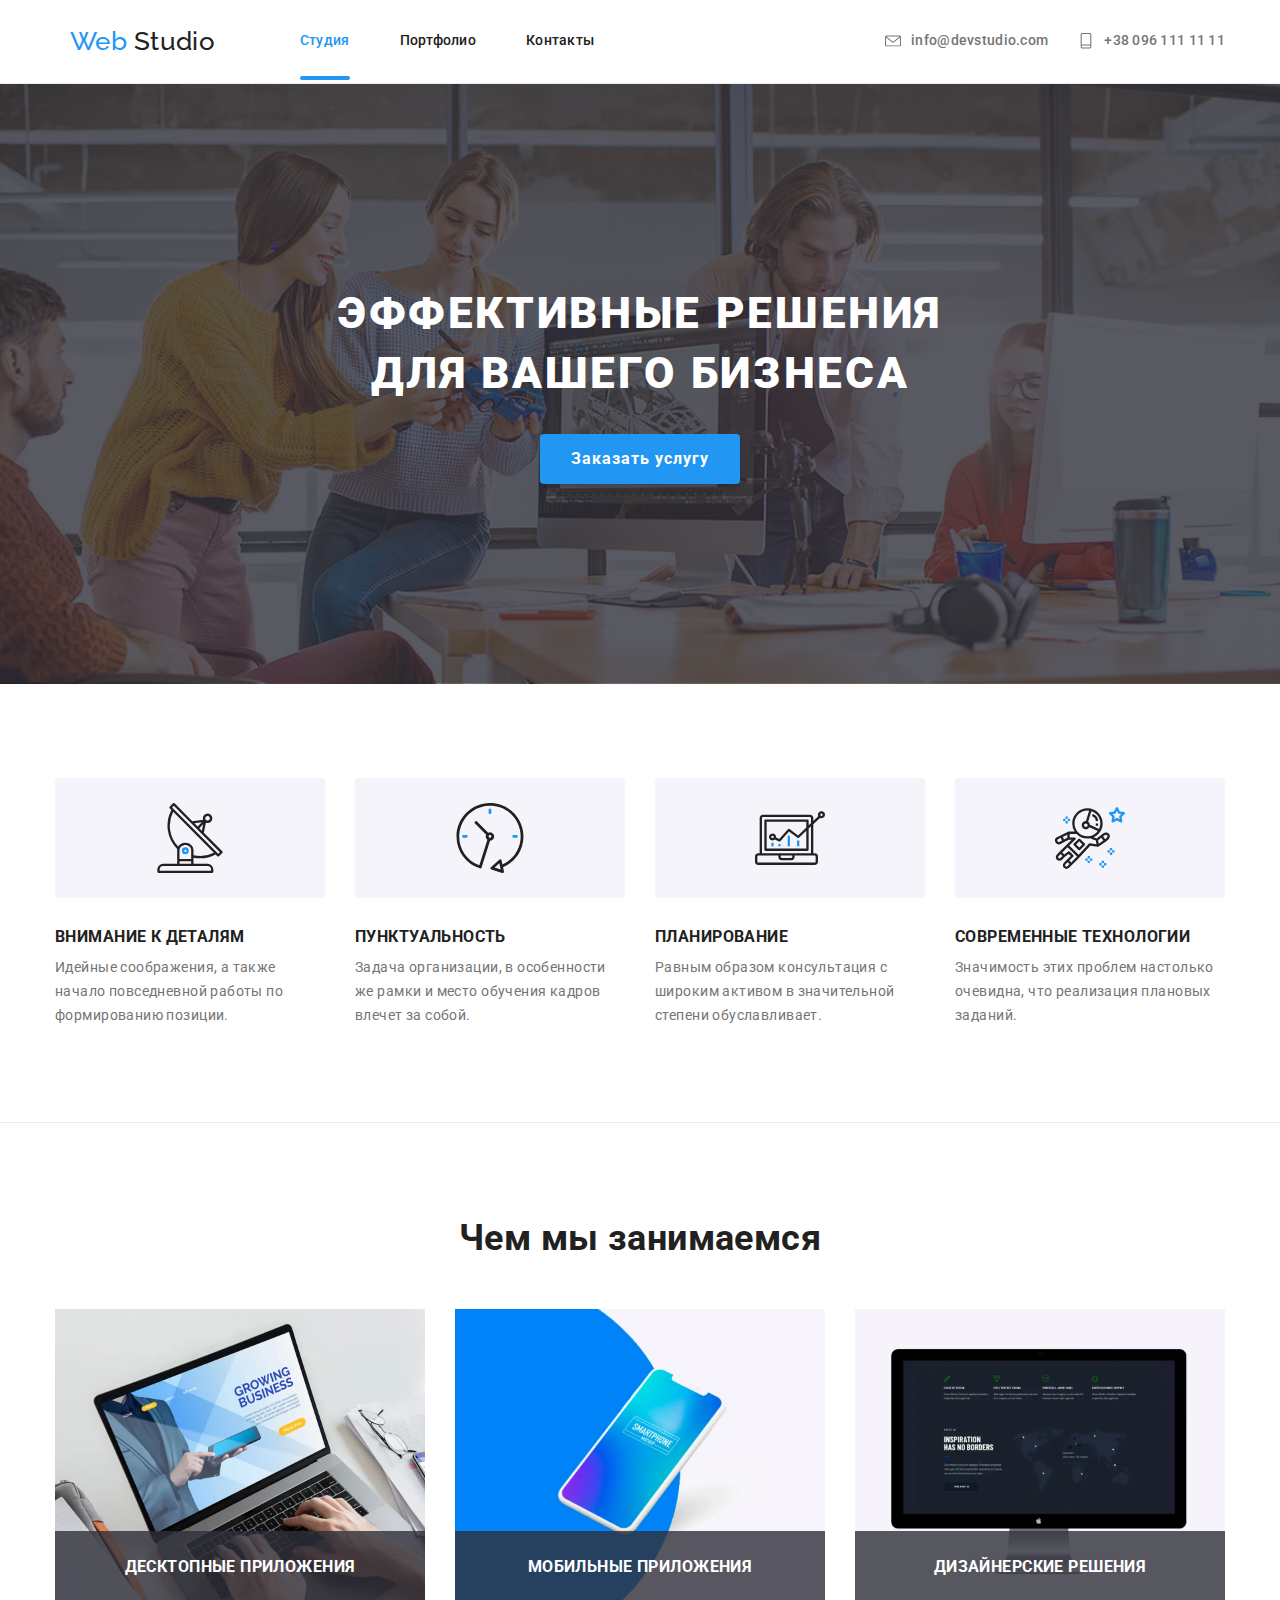
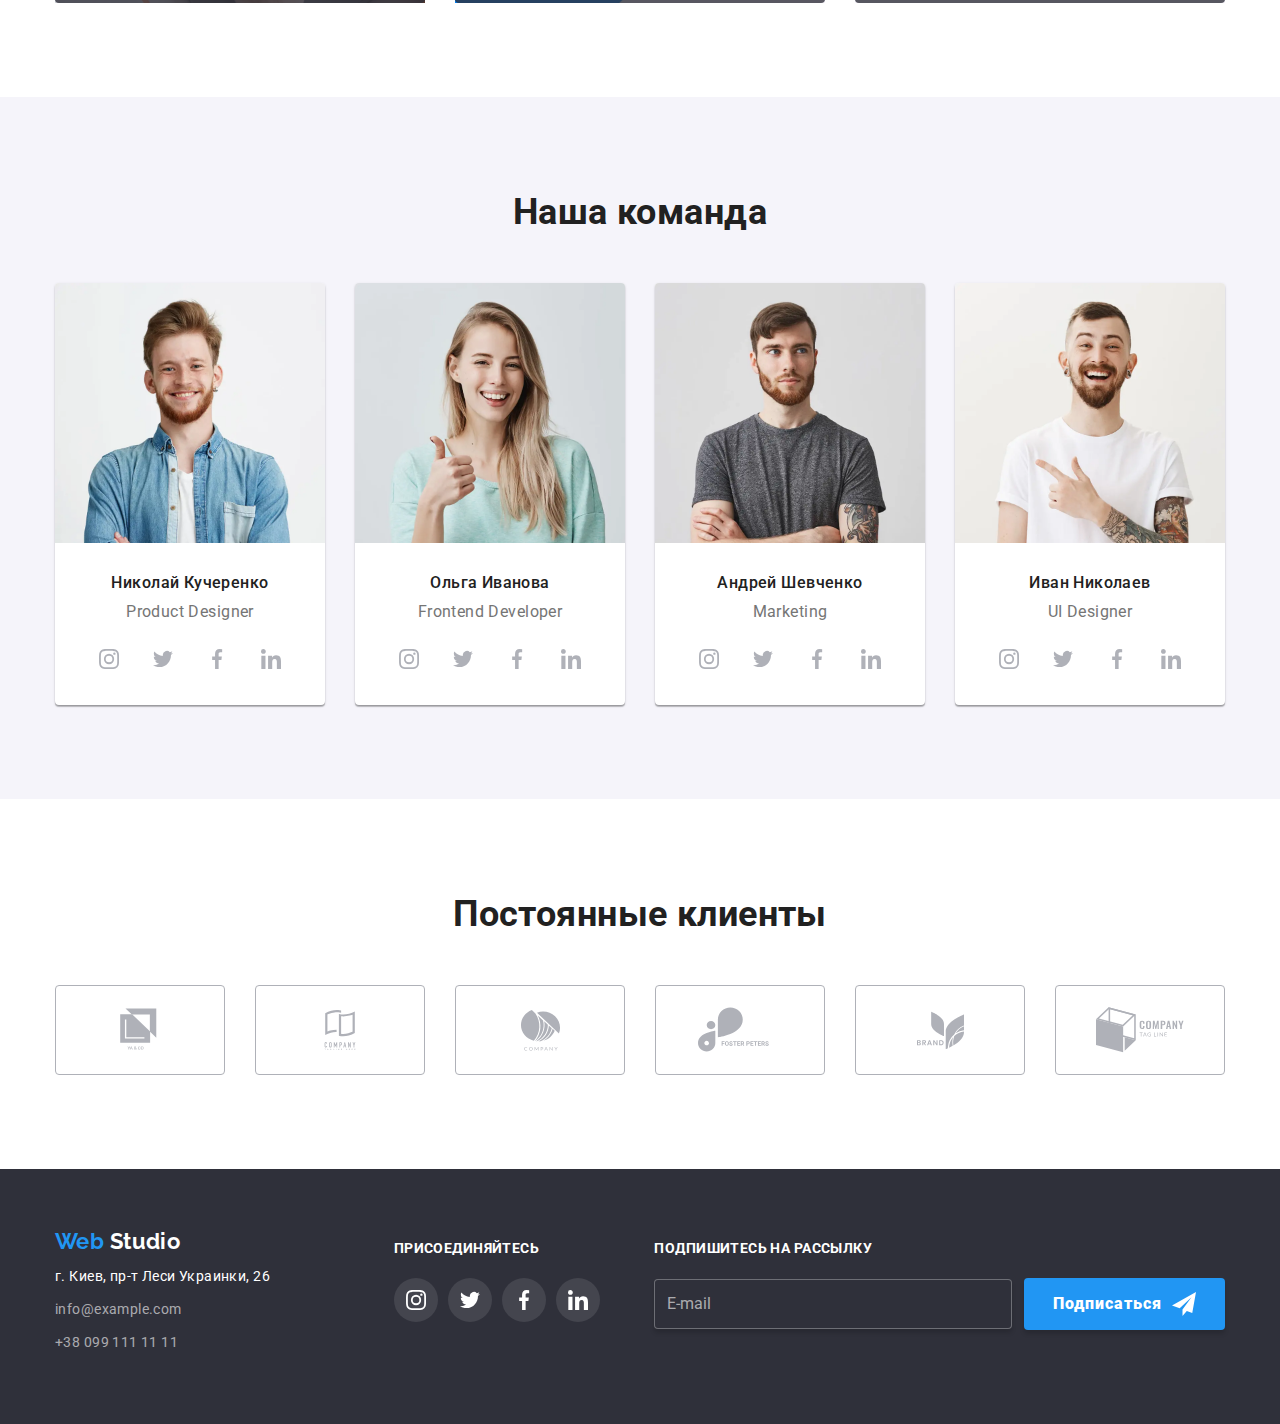
==== commit e34c5b36: "index end" ====
--- a/index.html
+++ b/index.html
@@ -206,44 +206,53 @@
               <picture>
                 <source
                   srcset="
-                  ./images/studio-img/andr/andr 270w,
-                  ./images/studio-img/andr/andrN@2x.webp 540w,
-                  ./images/studio-img/andr/andrN@3x.webp 810w"
-                  media="(max-width: 1599px)"
+                  ./images/studio-img/wwd/wwdk 370w,
+                  ./images/studio-img/wwd/wwdk@2x.webp 740w,
+                  ./images/studio-img/wwd/wwdk@3x.webp 1110w"
                   type="image/webp"
                 />
                 <img
-                  src="./images/studio-img/andr/andrN.jpg"
-                  alt="Фото Ольга"
+                  src="./images/studio-img/wwd/wwdk.jpg"
+                  alt="Десктопные приложения"
                 />
-              <!-- <img
-                src="./images/studio-img/komp.jpg"
-                alt="Ноутбук"
-                width="370"
-                height="294"
-              /> -->
+              </picture>
+              
               <h3>Десктопные приложения</h3>
             </a>
           </li>
           <li class="item">
             <a href="">
-              <img
-                src="./images/studio-img/mobila.jpg"
-                alt="Смартфон"
-                width="370"
-                height="294"
-              />
+              <picture>
+                <source
+                  srcset="
+                  ./images/studio-img/wwd/wwdm 370w,
+                  ./images/studio-img/wwd/wwdm@2x.webp 740w,
+                  ./images/studio-img/wwd/wwdm@3x.webp 1110w"
+                  type="image/webp"
+                />
+                <img
+                  src="./images/studio-img/wwd/wwdm.jpg"
+                  alt="Мобильные приложения"
+                />
+              </picture>
               <h3>Мобильные приложения</h3>
             </a>
           </li>
           <li class="item">
             <a href="">
-              <img
-                src="./images/studio-img/monik.jpg"
-                alt="Монитор"
-                width="370"
-                height="294"
-              />
+              <picture>
+                <source
+                  srcset="
+                  ./images/studio-img/wwd/wwde 370w,
+                  ./images/studio-img/wwd/wwde@2x.webp 740w,
+                  ./images/studio-img/wwd/wwde@3x.webp 1110w"
+                  type="image/webp"
+                />
+                <img
+                  src="./images/studio-img/wwd/wwde.jpg"
+                  alt="Мобильные приложения"
+                />
+              </picture>
               <h3>Дизайнерские решения</h3>
             </a>
           </li>
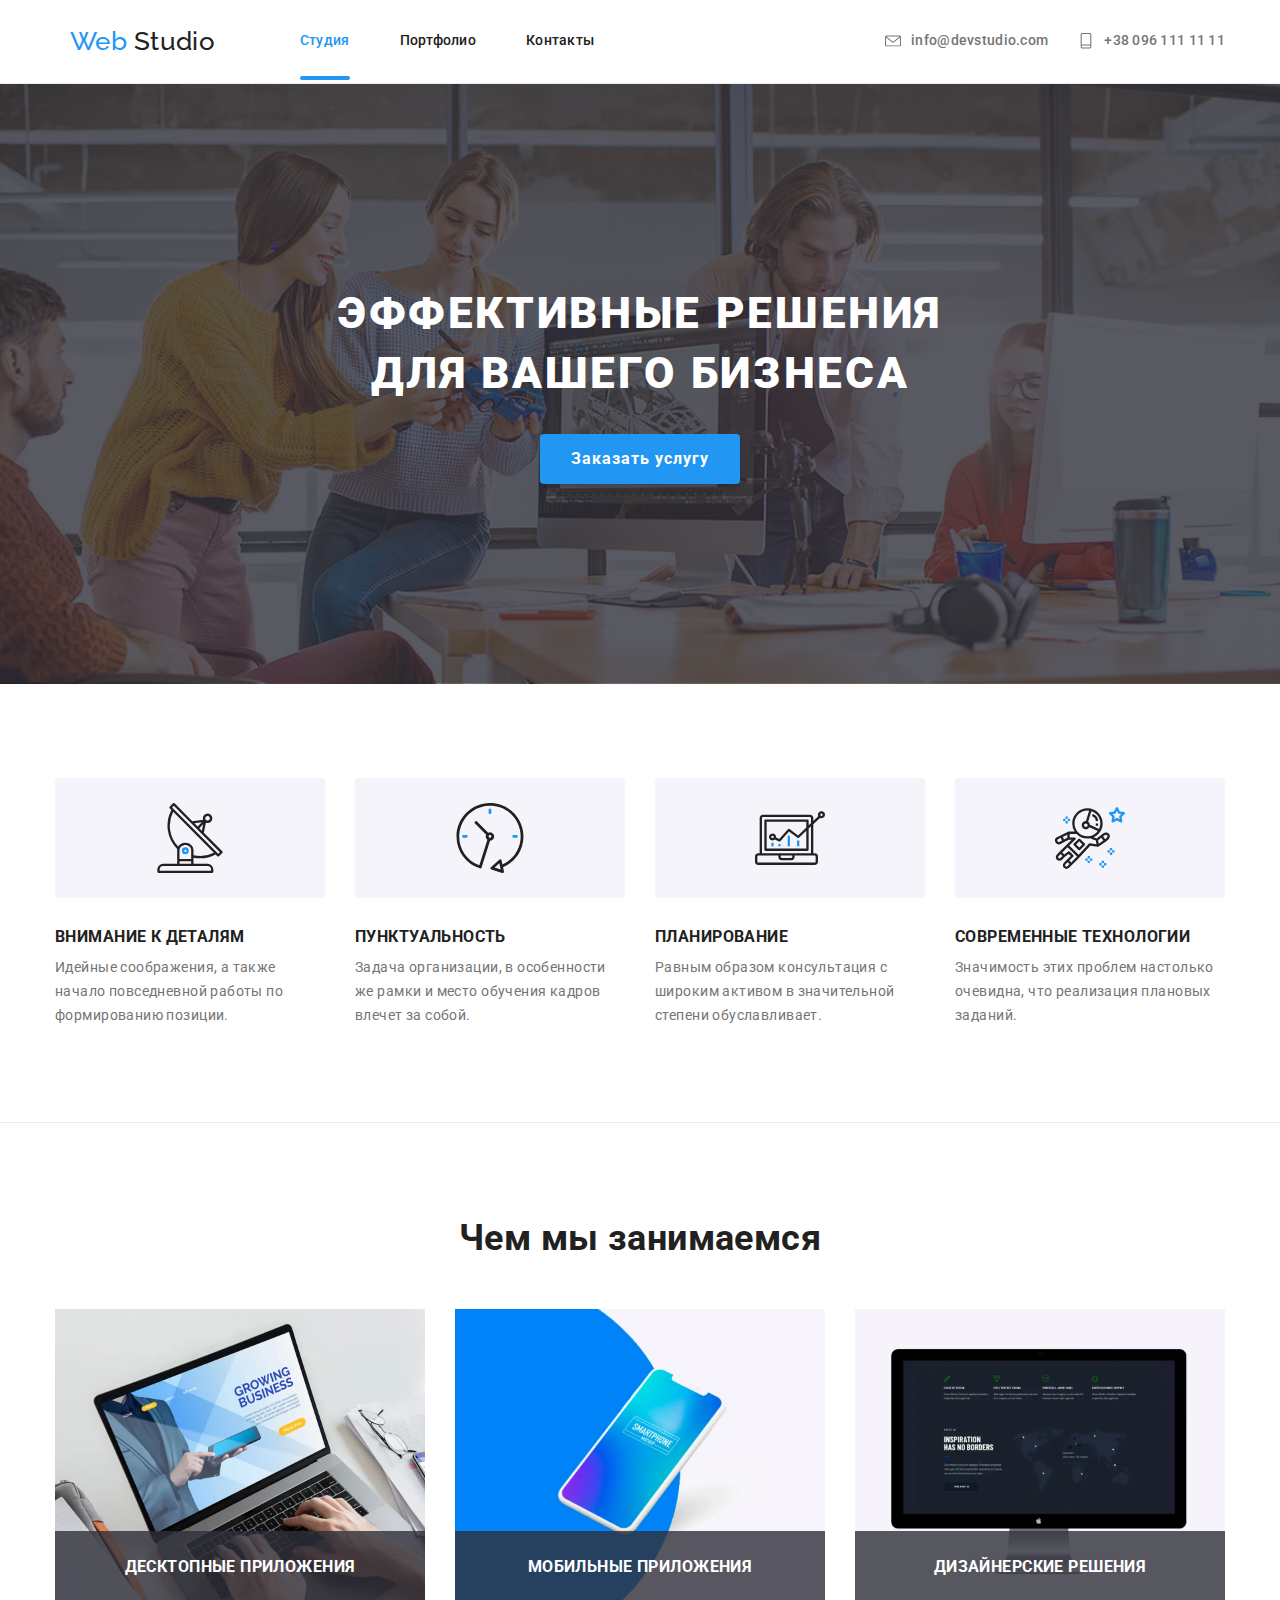
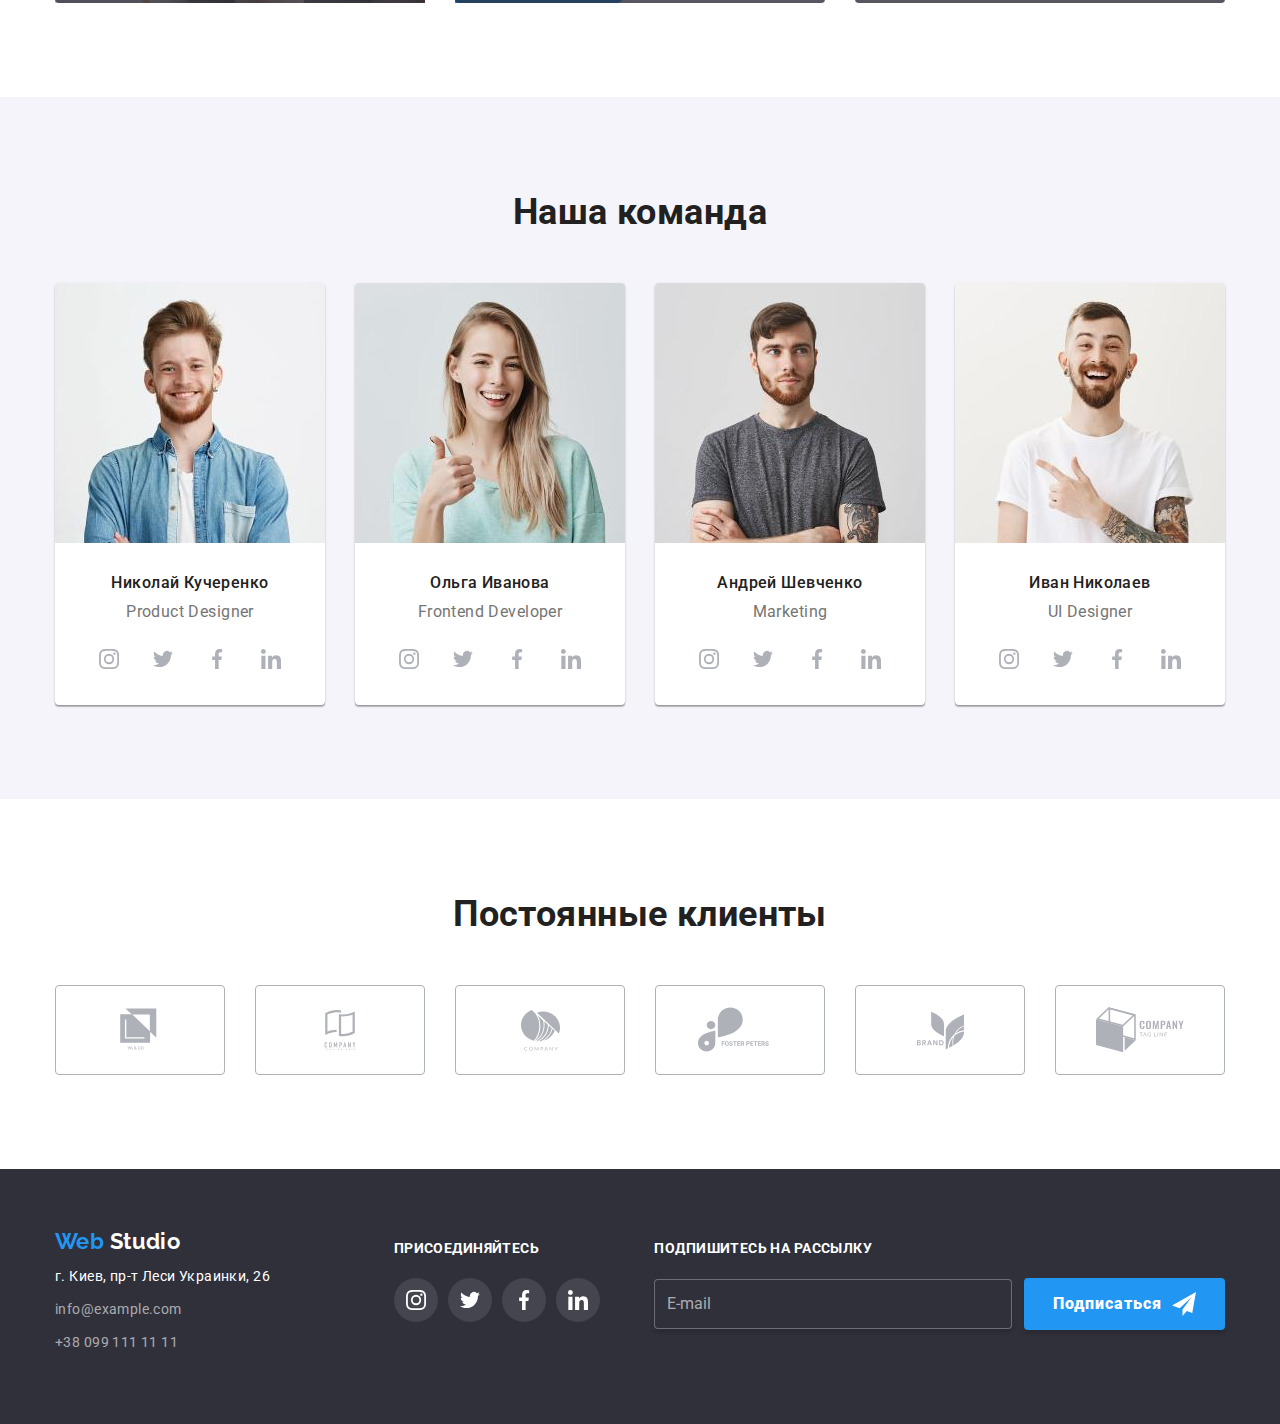
==== commit d4e40d5b: "\" ====
--- a/index.html
+++ b/index.html
@@ -285,7 +285,7 @@
                 ./images/studio-img/nik/nikN.webp 270w,
                 ./images/studio-img/nik/nikN@2x.webp 540w,
                 ./images/studio-img/nik/nikN@3x.webp 810w"
-                media="(max-width: 1599px)"
+                media="(max-width: 1200px)"
                 type="image/webp"
               />
               <img
@@ -349,7 +349,7 @@
                 ./images/studio-img/olga/olga 270w,
                 ./images/studio-img/olga/olgaN@2x.webp 540w,
                 ./images/studio-img/olga/olgaN@3x.webp 810w"
-                media="(max-width: 1599px)"
+                media="(max-width: 1200px)"
                 type="image/webp"
               />
               <img
@@ -413,13 +413,14 @@
                 ./images/studio-img/andr/andr 270w,
                 ./images/studio-img/andr/andrN@2x.webp 540w,
                 ./images/studio-img/andr/andrN@3x.webp 810w"
-                media="(max-width: 1599px)"
+                media="(max-width: 1200px)"
                 type="image/webp"
               />
               <img
                 src="./images/studio-img/andr/andrN.jpg"
                 alt="Фото Ольга"
               />
+            </picture>
             <h3>Андрей Шевченко</h3>
             <p>Marketing</p>
             <ul class="social list">
@@ -476,7 +477,7 @@
                 ./images/studio-img/john/john 270w,
                 ./images/studio-img/john/johnN@2x.webp 540w,
                 ./images/studio-img/john/johnN@3x.webp 810w"
-                media="(max-width: 1599px)"
+                media="(max-width: 1200px)"
                 type="image/webp"
               />
               <img
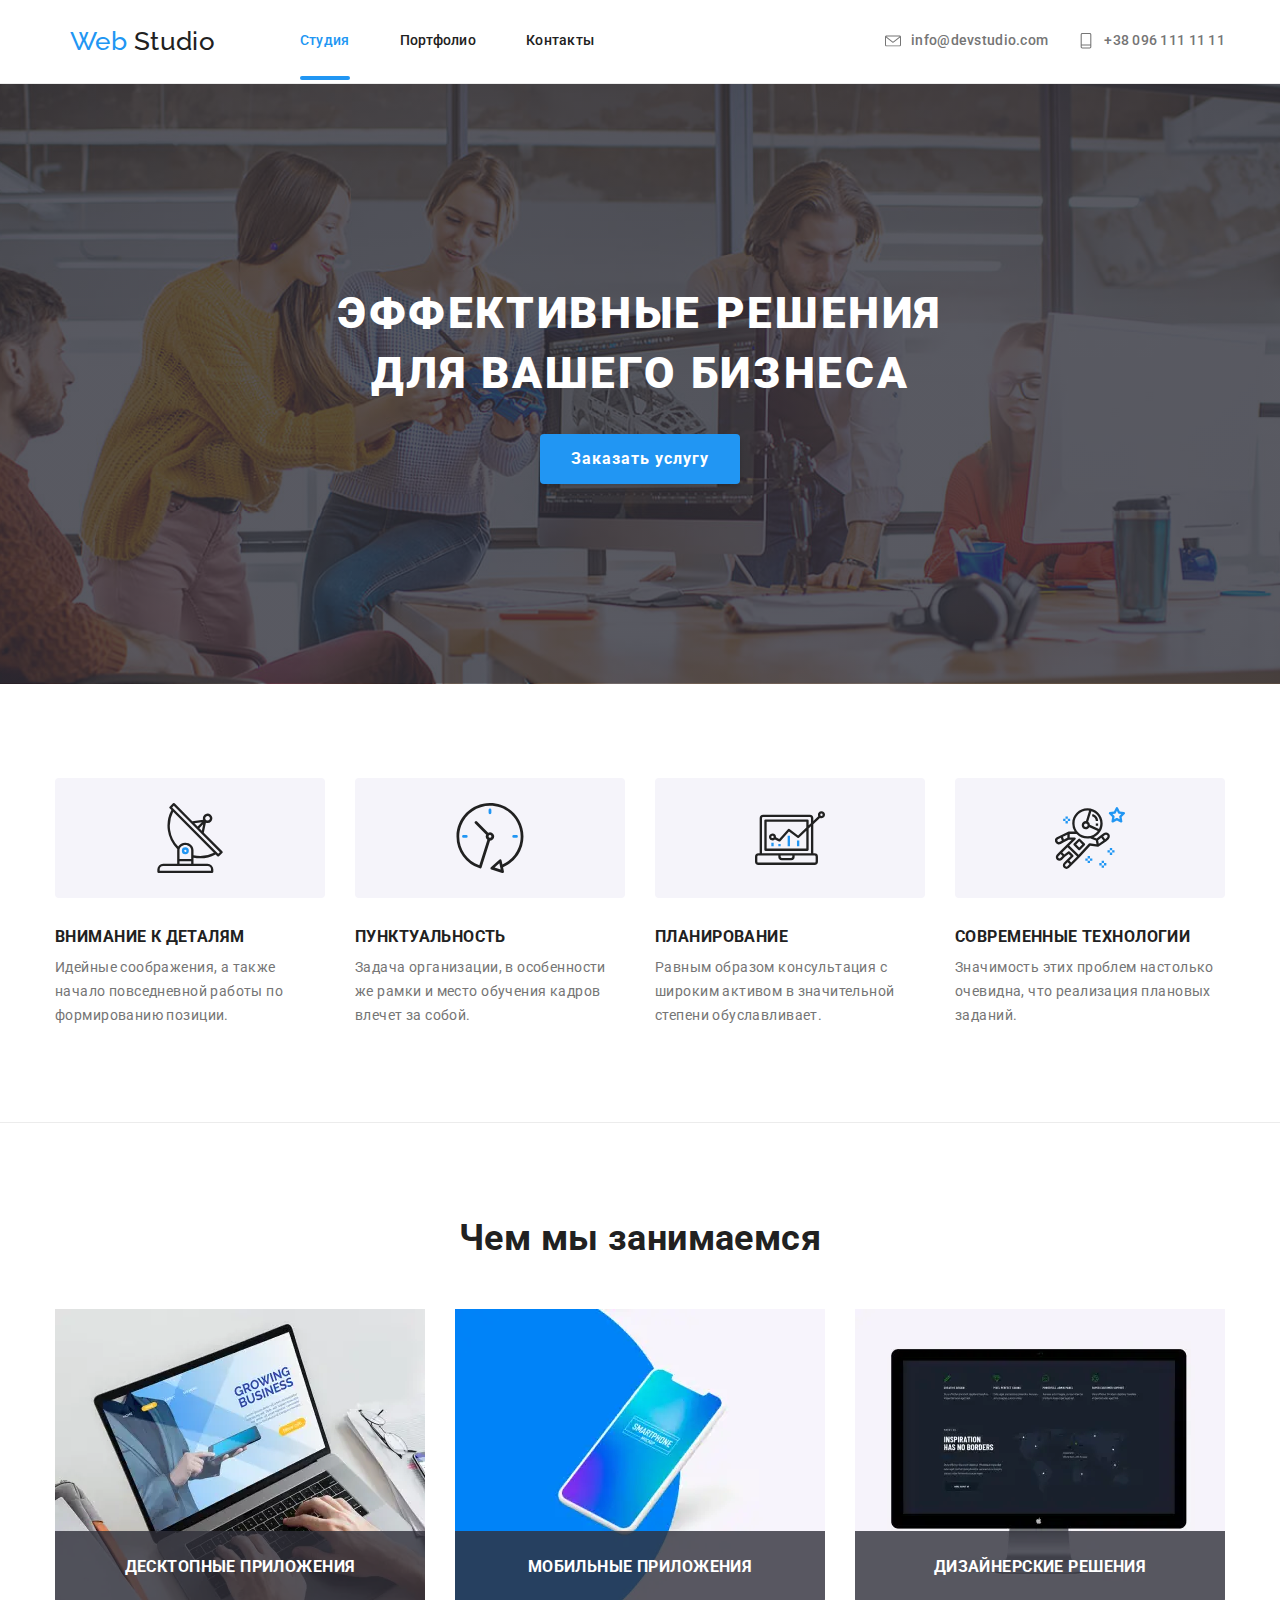
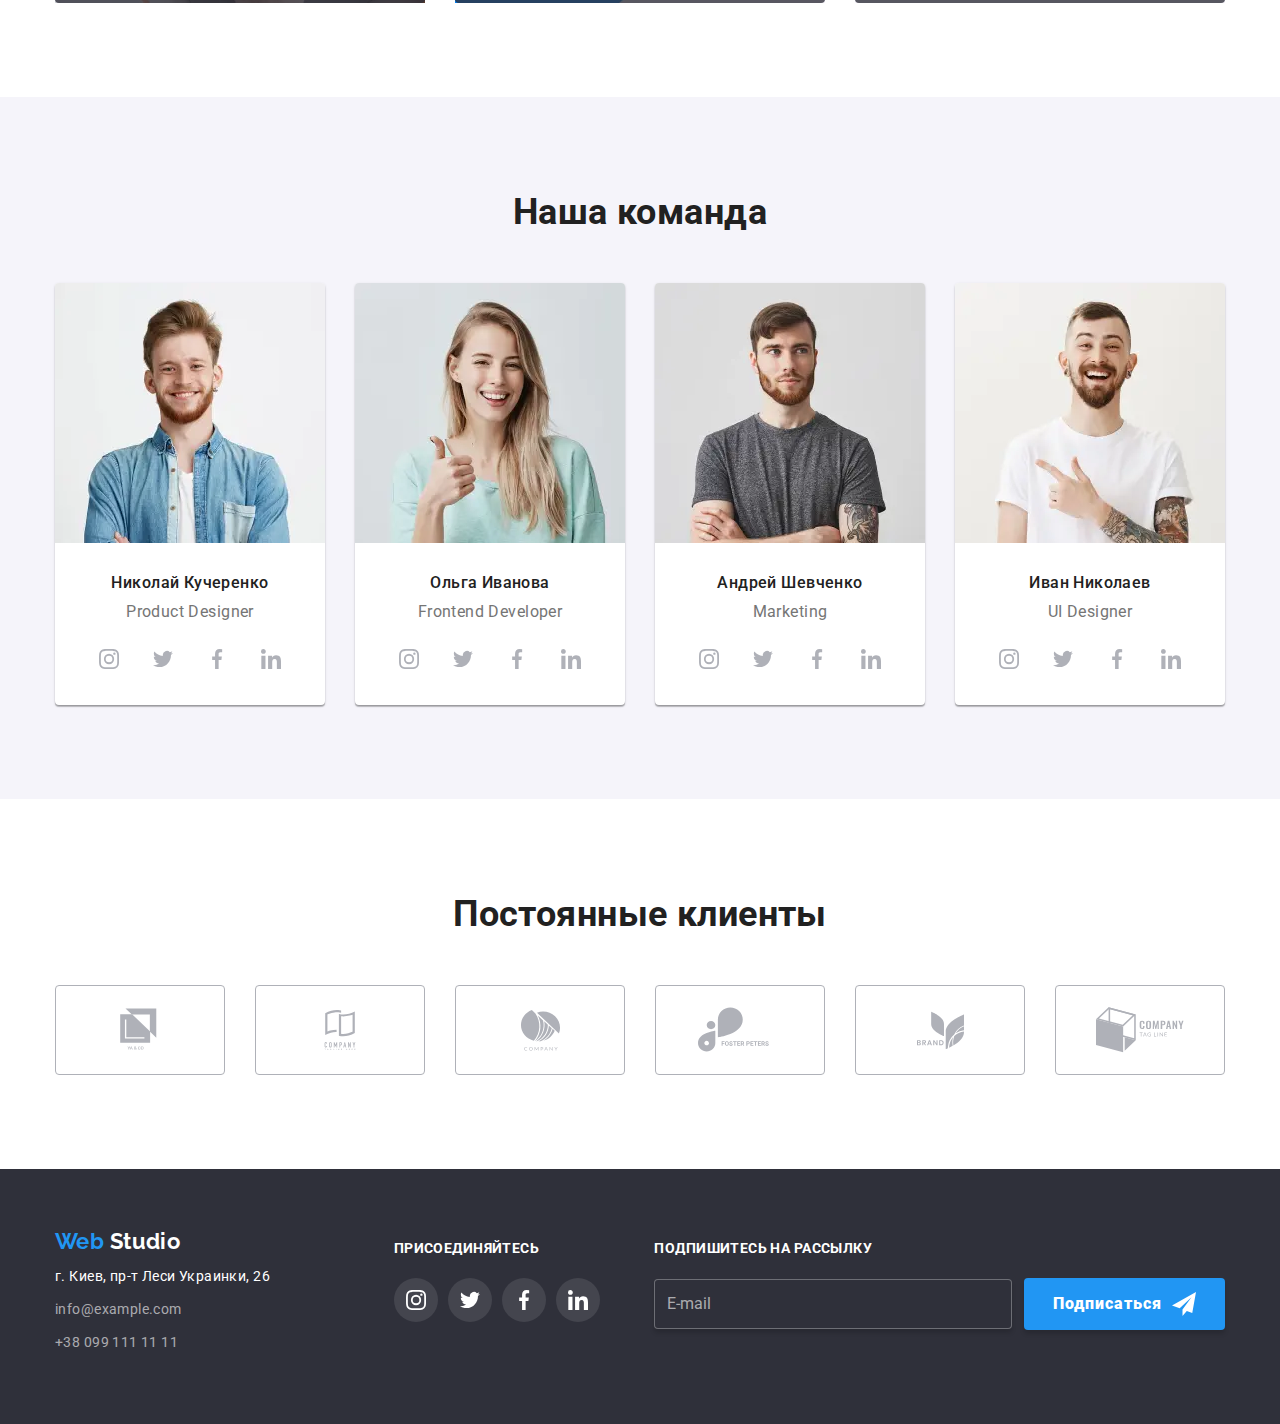
==== commit f71d1a55: "x" ====
--- a/index.html
+++ b/index.html
@@ -206,9 +206,9 @@
               <picture>
                 <source
                   srcset="
-                  ./images/studio-img/wwd/wwdk 370w,
-                  ./images/studio-img/wwd/wwdk@2x.webp 740w,
-                  ./images/studio-img/wwd/wwdk@3x.webp 1110w"
+                  ./images/studio-img/wwd/wwdk.webp,
+                  ./images/studio-img/wwd/wwdk@2x.webp 2x,
+                  ./images/studio-img/wwd/wwdk@3x.webp 3x"
                   type="image/webp"
                 />
                 <img
@@ -225,9 +225,9 @@
               <picture>
                 <source
                   srcset="
-                  ./images/studio-img/wwd/wwdm 370w,
-                  ./images/studio-img/wwd/wwdm@2x.webp 740w,
-                  ./images/studio-img/wwd/wwdm@3x.webp 1110w"
+                  ./images/studio-img/wwd/wwdm.webp,
+                  ./images/studio-img/wwd/wwdm@2x.webp 2x,
+                  ./images/studio-img/wwd/wwdm@3x.webp 3x"
                   type="image/webp"
                 />
                 <img
@@ -243,9 +243,9 @@
               <picture>
                 <source
                   srcset="
-                  ./images/studio-img/wwd/wwde 370w,
-                  ./images/studio-img/wwd/wwde@2x.webp 740w,
-                  ./images/studio-img/wwd/wwde@3x.webp 1110w"
+                  ./images/studio-img/wwd/wwde.webp,
+                  ./images/studio-img/wwd/wwde@2x.webp 2x,
+                  ./images/studio-img/wwd/wwde@3x.webp 3x"
                   type="image/webp"
                 />
                 <img
@@ -266,26 +266,26 @@
             <picture>
               <source
                 srcset="
-                ./images/studio-img/nik/nik.webp 450w,
-                ./images/studio-img/nik/nik@2x.webp 900w,
-                ./images/studio-img/nik/nik@3x.webp 1350w"
-                media="(max-width: 479px)"
-                type="image/webp"
-              />
-              <source
-                srcset="
-                ./images/studio-img/nik/nikT.webp 354w,
-                ./images/studio-img/nik/nikT@2x.webp 708w,
-                ./images/studio-img/nik/nikT@3x.webp 1062w"
+                ./images/studio-img/nik/nik.webp,
+                ./images/studio-img/nik/nik@2x.webp 2x,
+                ./images/studio-img/nik/nik@3x.webp 3x"
                 media="(max-width: 767px)"
                 type="image/webp"
               />
               <source
                 srcset="
-                ./images/studio-img/nik/nikN.webp 270w,
-                ./images/studio-img/nik/nikN@2x.webp 540w,
-                ./images/studio-img/nik/nikN@3x.webp 810w"
-                media="(max-width: 1200px)"
+                ./images/studio-img/nik/nikT.webp,
+                ./images/studio-img/nik/nikT@2x.webp 2x,
+                ./images/studio-img/nik/nikT@3x.webp 3x"
+                media="(min-width: 768px) and (max-width: 1199px)"
+                type="image/webp"
+              />
+              <source
+                srcset="
+                ./images/studio-img/nik/nikN.webp,
+                ./images/studio-img/nik/nikN@2x.webp 2x,
+                ./images/studio-img/nik/nikN@3x.webp 3x"
+                media="(min-width: 1200px)"
                 type="image/webp"
               />
               <img
@@ -330,26 +330,26 @@
             <picture>
               <source
                 srcset="
-                ./images/studio-img/olga/olga.webp 450w,
-                ./images/studio-img/olga/olga@2x.webp 900w,
-                ./images/studio-img/olga/olga@3x.webp 1350w"
-                media="(max-width: 479px)"
-                type="image/webp"
-              />
-              <source
-                srcset="
-                ./images/studio-img/olga/olgaT.webp 354w,
-                ./images/studio-img/olga/olgaT@2x.webp 708w,
-                ./images/studio-img/olga/olgaT@3x.webp 1062w"
+                ./images/studio-img/olga/olga.webp,
+                ./images/studio-img/olga/olga@2x.webp 2x,
+                ./images/studio-img/olga/olga@3x.webp 3x"
                 media="(max-width: 767px)"
                 type="image/webp"
               />
               <source
                 srcset="
-                ./images/studio-img/olga/olga 270w,
-                ./images/studio-img/olga/olgaN@2x.webp 540w,
-                ./images/studio-img/olga/olgaN@3x.webp 810w"
-                media="(max-width: 1200px)"
+                ./images/studio-img/olga/olgaT.webp,
+                ./images/studio-img/olga/olgaT@2x.webp 2x,
+                ./images/studio-img/olga/olgaT@3x.webp 3x"
+                media="(min-width: 768px) and (max-width: 1199px)"
+                type="image/webp"
+              />
+              <source
+                srcset="
+                ./images/studio-img/olga/olgaN.webp,
+                ./images/studio-img/olga/olgaN@2x.webp 2x,
+                ./images/studio-img/olga/olgaN@3x.webp 3x"
+                media="(min-width: 1200px)"
                 type="image/webp"
               />
               <img
@@ -394,26 +394,26 @@
             <picture>
               <source
                 srcset="
-                ./images/studio-img/andr/andr.webp 450w,
-                ./images/studio-img/andr/andr@2x.webp 900w,
-                ./images/studio-img/andr/andr@3x.webp 1350w"
-                media="(max-width: 479px)"
-                type="image/webp"
-              />
-              <source
-                srcset="
-                ./images/studio-img/andr/andrT.webp 354w,
-                ./images/studio-img/andr/andrT@2x.webp 708w,
-                ./images/studio-img/andr/andrT@3x.webp 1062w"
+                ./images/studio-img/andr/andr.webp,
+                ./images/studio-img/andr/andr@2x.webp 2x,
+                ./images/studio-img/andr/andr@3x.webp 3x"
                 media="(max-width: 767px)"
                 type="image/webp"
               />
               <source
                 srcset="
-                ./images/studio-img/andr/andr 270w,
-                ./images/studio-img/andr/andrN@2x.webp 540w,
-                ./images/studio-img/andr/andrN@3x.webp 810w"
-                media="(max-width: 1200px)"
+                ./images/studio-img/andr/andrT.webp,
+                ./images/studio-img/andr/andrT@2x.webp 2x,
+                ./images/studio-img/andr/andrT@3x.webp 3x"
+                media="(min-width: 768px) and (max-width: 1199px)"
+                type="image/webp"
+              />
+              <source
+                srcset="
+                ./images/studio-img/andr/andrN.webp,
+                ./images/studio-img/andr/andrN@2x.webp 2x,
+                ./images/studio-img/andr/andrN@3x.webp 3x"
+                media="(min-width: 1200px)"
                 type="image/webp"
               />
               <img
@@ -458,26 +458,26 @@
             <picture>
               <source
                 srcset="
-                ./images/studio-img/john/john.webp 450w,
-                ./images/studio-img/john/john@2x.webp 900w,
-                ./images/studio-img/john/john@3x.webp 1350w"
-                media="(max-width: 479px)"
-                type="image/webp"
-              />
-              <source
-                srcset="
-                ./images/studio-img/john/johnT.webp 354w,
-                ./images/studio-img/john/johnT@2x.webp 708w,
-                ./images/studio-img/john/johnT@3x.webp 1062w"
+                ./images/studio-img/john/john.webp,
+                ./images/studio-img/john/john@2x.webp 2x,
+                ./images/studio-img/john/john@3x.webp 3x"
                 media="(max-width: 767px)"
                 type="image/webp"
               />
               <source
                 srcset="
-                ./images/studio-img/john/john 270w,
-                ./images/studio-img/john/johnN@2x.webp 540w,
-                ./images/studio-img/john/johnN@3x.webp 810w"
-                media="(max-width: 1200px)"
+                ./images/studio-img/john/johnT.webp,
+                ./images/studio-img/john/johnT@2x.webp 2x,
+                ./images/studio-img/john/johnT@3x.webp 3x"
+                media="(min-width: 768px) and (max-width: 1199px)"
+                type="image/webp"
+              />
+              <source
+                srcset="
+                ./images/studio-img/john/johnN.webp,
+                ./images/studio-img/john/johnN@2x.webp 2x,
+                ./images/studio-img/john/johnN@3x.webp 3x"
+                media="(min-width: 1200px)"
                 type="image/webp"
               />
               <img
